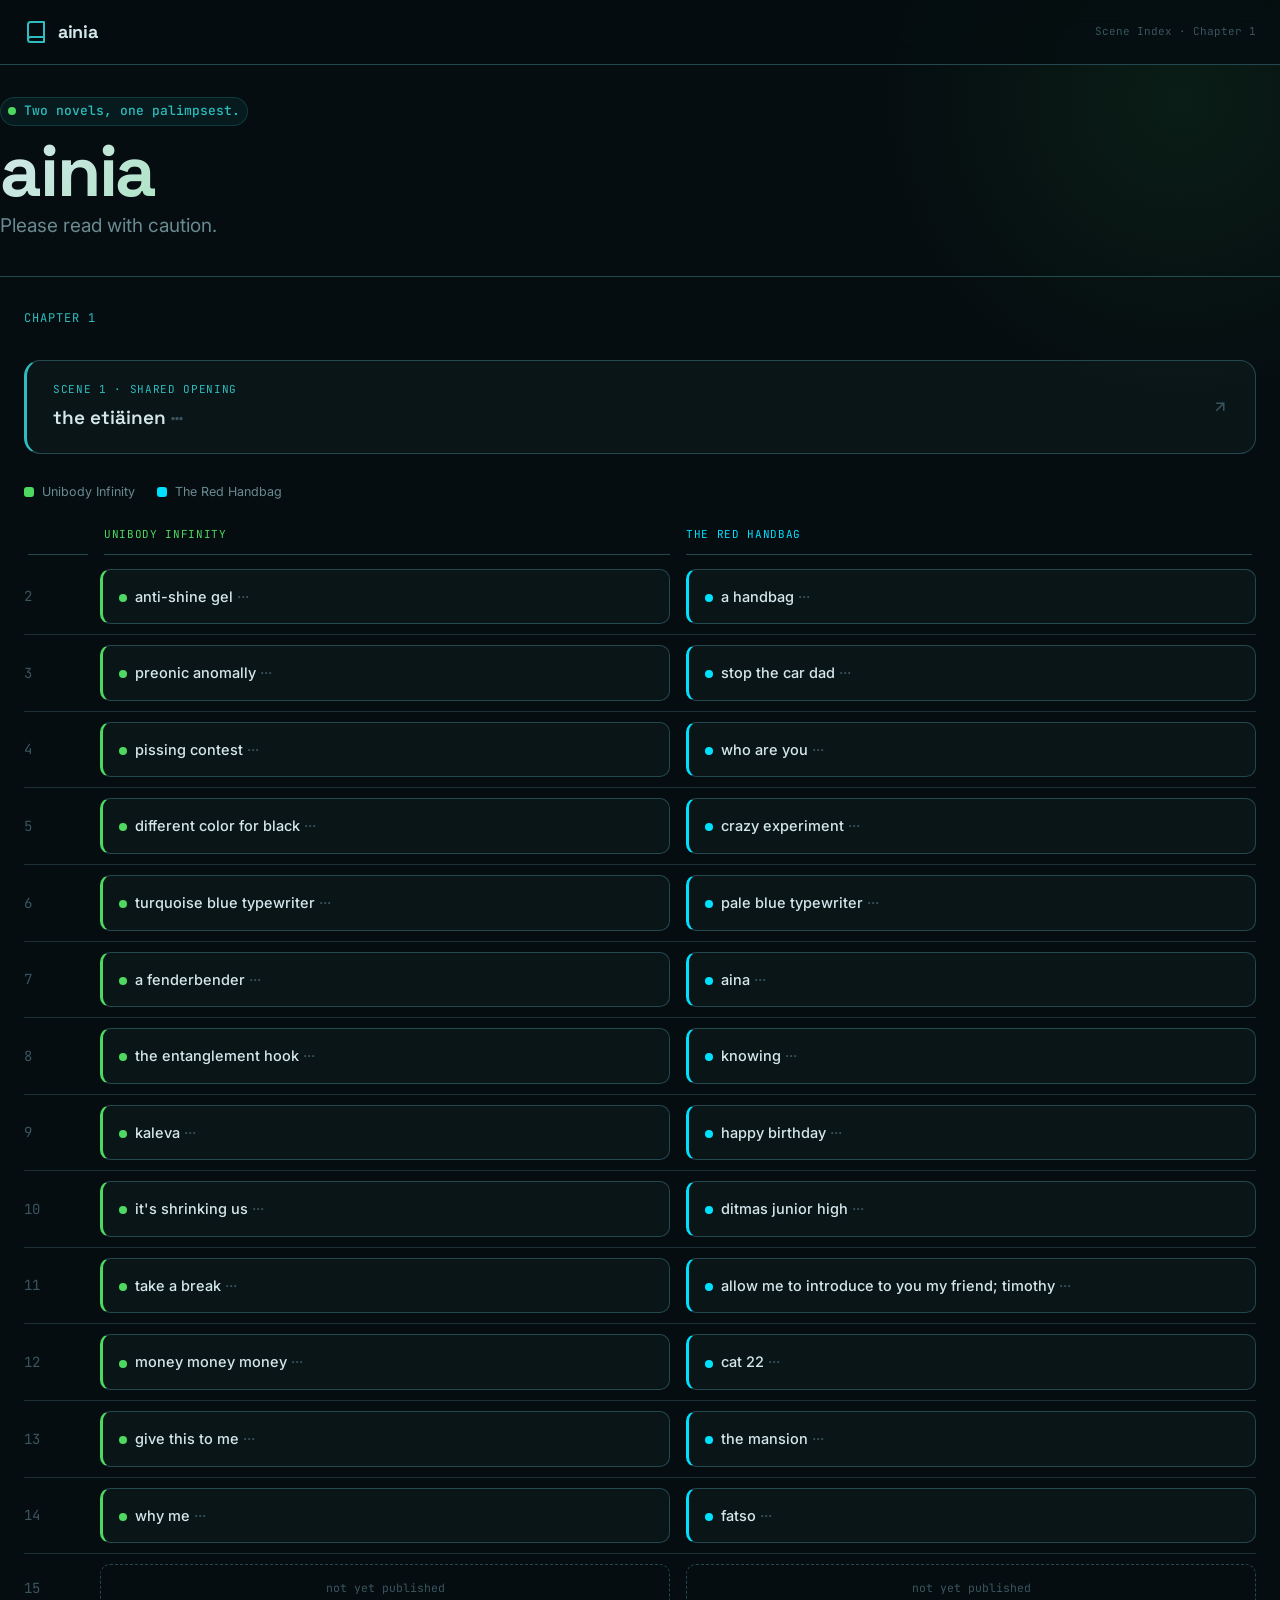
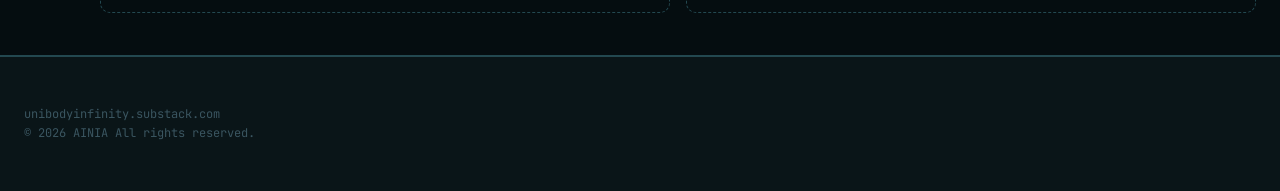
==== index.html @ d8c7c6f5 "Add files via upload" ====
<!DOCTYPE html>
<html lang="en" data-theme="dark">
<head>
<meta charset="UTF-8" />
<meta name="viewport" content="width=device-width, initial-scale=1.0" />
<meta name="theme-color" content="#050d10" />
<meta name="apple-mobile-web-app-capable" content="yes" />
<meta name="apple-mobile-web-app-status-bar-style" content="black-translucent" />
<meta name="apple-mobile-web-app-title" content="ainia" />
<link rel="manifest" href="manifest.json" />
<title>ainia — Scene Index</title>
<meta name="description" content="Reading index for Unibody Infinity and The Red Handbag, two entangled novels of ainia." />
<link rel="icon" type="image/svg+xml" href="favicon.svg" />
<link rel="icon" type="image/png" sizes="32x32" href="favicon-32x32.png" />
<link rel="icon" type="image/png" sizes="16x16" href="favicon-16x16.png" />
<link rel="apple-touch-icon" sizes="180x180" href="apple-touch-icon.png" />
<link rel="icon" href="favicon.ico" />

<link rel="preconnect" href="https://fonts.googleapis.com" />
<link rel="preconnect" href="https://fonts.gstatic.com" crossorigin />
<link href="https://fonts.googleapis.com/css2?family=Space+Grotesk:wght@400..700&family=Inter:wght@300..700&family=JetBrains+Mono:wght@400;500&display=swap" rel="stylesheet" />

<link rel="stylesheet" href="styles.css" />
<link rel="stylesheet" href="si-styles.css" />
</head>
<body>

<header class="site-header">
  <div class="header-inner">
    <div class="brand">
      <svg width="24" height="24" viewBox="0 0 24 24" fill="none" stroke="currentColor" stroke-width="2" stroke-linecap="round" stroke-linejoin="round" aria-hidden="true">
        <path d="M4 19.5A2.5 2.5 0 0 1 6.5 17H20"/>
        <path d="M6.5 2H20v20H6.5A2.5 2.5 0 0 1 4 19.5v-15A2.5 2.5 0 0 1 6.5 2z"/>
      </svg>
      <span class="brand-name">ainia</span>
    </div>
    <span class="header-meta">Scene Index &middot; Chapter 1</span>
  </div>
</header>

<section class="hero">
  <div class="hero-inner">
    <div class="hero-badge">
      <span class="badge-dot"></span>
      Two novels, one palimpsest.
    </div>
    <h1 class="hero-title">ainia</h1>
    <p class="hero-subtitle">
      Please read with caution.
    </p>
  </div>
</section>

<section id="index-section">
  <div class="section-header">
    <p class="eyebrow">Chapter 1</p>
    <!-- h3>Scene by Scene</h3 -->
  </div>
  <div class="section-inner">
    <div class="shared-scene-card" id="sharedSceneCard"></div>

    <div class="legend-key">
      <span class="lk-item"><span class="lk-dot" style="background:var(--color-algae)"></span>Unibody Infinity</span>
      <span class="lk-item"><span class="lk-dot" style="background:var(--color-accent)"></span>The Red Handbag</span>
    </div>

    <div class="column-headers">
      <span class="ch-label"></span>
      <span class="ch-label ch-novel-ui">Unibody Infinity</span>
      <span class="ch-label ch-novel-rh">The Red Handbag</span>
    </div>
    <div id="sceneRows"></div>
  </div>
</section>

<footer class="site-footer">
  <div class="footer-inner">
    <p class="footer-meta">unibodyinfinity.substack.com</p>
    <p class="footer-meta">&copy; 2026 AINIA All rights reserved.</p>
  </div>
</footer>

<script src="data.js"></script>
<script src="app.js"></script>
</body>
</html>
---- styles.css ----
/* ============================================
   Radshift — Design System
   Built on OceanShift's design tokens.
   Green intensifies (light -> dark) as
   escalation gets worse, same logic OceanShift
   uses for ocean-color trend strength.
   ============================================ */

:root,
[data-theme='light'] {
  /* Surfaces — oceanographic light */
  --color-bg: #f0f4f5;
  --color-surface: #ffffff;
  --color-surface-2: #f5f8f9;
  --color-surface-offset: #e8eef0;
  --color-surface-offset-2: #dde6e9;
  --color-surface-dynamic: #d0dadd;
  --color-divider: #cdd8db;
  --color-border: #b8c8cc;

  /* Text */
  --color-text: #0a1e26;
  --color-text-muted: #4a6270;
  --color-text-faint: #8a9da4;
  --color-text-inverse: #f0f4f5;

  /* Primary — deep ocean teal */
  --color-primary: #006a6b;
  --color-primary-hover: #005051;
  --color-primary-active: #003a3b;
  --color-primary-highlight: #b8dede;

  /* Accent — bioluminescent cyan */
  --color-accent: #00b8d4;
  --color-accent-hover: #009bb4;

  /* Algae green — escalation scale, light to dark as it worsens */
  --color-algae: #2d9e3e;
  --color-algae-dark: #1a6b2a;
  --color-algae-deep: #0d3b1e;

  /* Warning — toxic bloom orange */
  --color-warning: #e87b00;
  --color-warning-hover: #c56600;

  /* Danger — anoxic red */
  --color-danger: #d32f2f;
  --color-danger-hover: #b71c1c;

  --radius-sm: 6px;
  --radius-md: 10px;
  --radius-lg: 16px;
  --radius-xl: 24px;
  --radius-full: 9999px;

  --transition: 200ms cubic-bezier(0.16, 1, 0.3, 1);

  --shadow-sm: 0 1px 3px rgba(10, 30, 38, 0.08);
  --shadow-md: 0 4px 16px rgba(10, 30, 38, 0.10);
  --shadow-lg: 0 12px 40px rgba(10, 30, 38, 0.15);

  --content-narrow: 640px;
  --content-default: 960px;
  --content-wide: 1280px;
  --content-full: 100%;

  --font-display: 'Space Grotesk', 'Inter', sans-serif;
  --font-body: 'Inter', system-ui, sans-serif;
  --font-mono: 'JetBrains Mono', monospace;
}

[data-theme='dark'] {
  --color-bg: #050d10;
  --color-surface: #0a1518;
  --color-surface-2: #0e1c20;
  --color-surface-offset: #102428;
  --color-surface-offset-2: #142b30;
  --color-surface-dynamic: #1a3a40;
  --color-divider: #1a3035;
  --color-border: #234850;

  --color-text: #d4e8ec;
  --color-text-muted: #6a8a92;
  --color-text-faint: #3a5560;
  --color-text-inverse: #050d10;

  --color-primary: #2dbdbf;
  --color-primary-hover: #1aa8aa;
  --color-primary-active: #158a8c;
  --color-primary-highlight: #0a2a2c;

  --color-accent: #00e0ff;
  --color-accent-hover: #00c4e0;

  /* Escalation scale: bright green (early) -> deep dark green (worst) */
  --color-algae: #4dd960;
  --color-algae-dark: #2d9e3e;
  --color-algae-deep: #1a6b2a;
  --color-algae-darkest: #0d3b1e;

  --color-warning: #ff9d40;
  --color-warning-hover: #ff8a1e;

  --color-danger: #ff5252;
  --color-danger-hover: #ff3838;

  --shadow-sm: 0 1px 3px rgba(0, 0, 0, 0.3);
  --shadow-md: 0 4px 16px rgba(0, 0, 0, 0.4);
  --shadow-lg: 0 12px 40px rgba(0, 0, 0, 0.5);
}

/* Radshift state scale: maps directly onto the algae green ramp.
   neutral is deliberately NOT green (nothing has escalated yet);
   angry -> hateful -> radicalized get progressively darker green. */
[data-theme='dark'] {
  --state-neutral: var(--color-text-faint);
  --state-angry: var(--color-algae);
  --state-hateful: var(--color-algae-dark);
  --state-radicalized: var(--color-algae-darkest);
}
[data-theme='light'] {
  --state-neutral: var(--color-text-faint);
  --state-angry: var(--color-algae);
  --state-hateful: var(--color-algae-dark);
  --state-radicalized: var(--color-algae-deep);
}

/* ===== Reset ===== */
*, *::before, *::after { box-sizing: border-box; margin: 0; padding: 0; }
html {
  -webkit-font-smoothing: antialiased;
  -moz-osx-font-smoothing: grayscale;
  text-rendering: optimizeLegibility;
  scroll-behavior: smooth;
  scroll-padding-top: 80px;
}
body {
  min-height: 100dvh;
  line-height: 1.6;
  font-family: var(--font-body);
  font-size: 16px;
  color: var(--color-text);
  background-color: var(--color-bg);
  overflow-x: hidden;
}
img, svg { display: block; max-width: 100%; height: auto; }
input, button, textarea, select { font: inherit; color: inherit; }
a { color: var(--color-accent); text-decoration: none; transition: color var(--transition); }
a:hover { color: var(--color-accent-hover); }
h1, h2, h3, h4 { text-wrap: balance; line-height: 1.2; font-family: var(--font-display); }
p, li { text-wrap: pretty; max-width: 72ch; }
::selection { background: rgba(0, 184, 212, 0.25); color: var(--color-text); }
:focus-visible { outline: 2px solid var(--color-accent); outline-offset: 3px; border-radius: var(--radius-sm); }
button { cursor: pointer; background: none; border: none; }

/* ===== Header ===== */
.site-header {
  position: sticky; top: 0; z-index: 1000;
  background: color-mix(in srgb, var(--color-bg) 85%, transparent);
  backdrop-filter: blur(12px);
  border-bottom: 1px solid var(--color-border);
}
.header-inner {
  max-width: var(--content-wide); margin: 0 auto; padding: 0 24px; height: 64px;
  display: flex; align-items: center; justify-content: space-between; gap: 24px;
}
.brand { display: flex; align-items: center; gap: 10px; color: var(--color-primary); }
.brand-name { font-family: var(--font-display); font-weight: 700; font-size: 18px; letter-spacing: -0.02em; color: var(--color-text); }
.header-nav { display: flex; gap: 8px; margin-left: auto; }
.nav-link { font-size: 14px; font-weight: 500; color: var(--color-text-muted); padding: 8px 14px; border-radius: var(--radius-sm); transition: all var(--transition); }
.nav-link:hover { color: var(--color-text); background: var(--color-surface-offset); }
.header-meta { font-family: var(--font-mono); font-size: 11px; color: var(--color-text-faint); }
@media (max-width: 640px) { .header-nav { display: none; } }

```css
/* ===== Hero (tight) ===== */
.hero {
  padding: 8px 24px 12px;
  background: linear-gradient(in srgb,
    color-mix(in srgb, var(--color-algae-deep) 12%, var(--color-bg)),
    var(--color-bg)
  );
  position: relative; overflow: hidden;
}
.hero::before {
  content: ''; position: absolute; top: -200px; right: -200px; width: 600px; height: 600px;
  background: radial-gradient(circle, color-mix(in srgb, var(--color-algae) 8%, transparent), transparent 70%);
  pointer-events: none;
}
.hero-inner { max-width: var(--content-wide); margin: 0 auto; position: relative; }
.hero-badge {
  display: inline-flex; align-items: center; gap: 8px; padding: 3px 7px;
  font-size: 13px; font-weight: 500; font-family: var(--font-mono);
  color: var(--color-primary);
  background: color-mix(in srgb, var(--color-primary) 8%, transparent);
  border: 1px solid color-mix(in srgb, var(--color-primary) 20%, transparent);
  border-radius: var(--radius-full); margin-bottom: 8px;
}
.badge-dot { width: 8px; height: 8px; border-radius: 50%; background: var(--color-algae); animation: pulse 2s ease-in-out infinite; }
@keyframes pulse { 0%, 100% { opacity: 1; transform: scale(1); } 50% { opacity: 0.5; transform: scale(1.2); } }
.hero-title {
  font-size: clamp(2.5rem, 1.5rem + 4vw, 4.5rem);
  font-weight: 700; letter-spacing: -0.03em; line-height: 1.05; margin-bottom: 2px; max-width: 16ch;
  background: linear-gradient(135deg, var(--color-text) 0%, var(--color-algae) 100%);
  -webkit-background-clip: text; background-clip: text; -webkit-text-fill-color: transparent;
}
.hero-subtitle { font-size: clamp(16px, 0.9rem + 0.5vw, 19px); line-height: 1.6; color: var(--color-text-muted); max-width: 760px; margin-bottom: 2px; }
.hero-subtitle strong { color: var(--color-text); }
.hero-stats { display: grid; grid-template-columns: repeat(4, 1fr); gap: 16px; }
@media (max-width: 768px) { .hero-stats { grid-template-columns: repeat(2, 1fr); } }
.stat { padding: 20px 16px; background: var(--color-surface); border: 1px solid var(--color-border); border-radius: var(--radius-md); display: flex; flex-direction: column; gap: 4px; }
.stat-value { font-family: var(--font-display); font-size: clamp(28px, 1.5rem + 1.5vw, 42px); font-weight: 700; color: var(--color-algae); line-height: 1; }
.stat-unit { font-family: var(--font-display); font-size: 20px; font-weight: 600; color: var(--color-algae); margin-left: 2px; }
.stat-label { font-size: 12px; color: var(--color-text-muted); line-height: 1.4; margin-top: 4px; }

/* ===== Section Headers ===== */
section { padding: 32px 0; border-bottom: 1px solid var(--color-border); }
.section-inner { max-width: var(--content-wide); margin: 0 auto; padding: 0 24px; }
.section-header { max-width: var(--content-wide); margin: 0 auto 32px; padding: 0 24px; }
.section-header .eyebrow { font-family: var(--font-mono); font-size: 12px; color: var(--color-primary); text-transform: uppercase; letter-spacing: 0.08em; margin-bottom: 10px; }
.section-header h2 { font-size: clamp(24px, 1.2rem + 1vw, 36px); font-weight: 700; letter-spacing: -0.02em; margin-bottom: 12px; }
.section-header p { font-size: 15px; color: var(--color-text-muted); max-width: 780px; }

/* ===== Mode tabs (reused visual language from OceanShift's map controls) ===== */
.mode-tabs { display: inline-flex; gap: 4px; padding: 4px; background: var(--color-surface-offset); border-radius: var(--radius-sm); margin-bottom: 24px; }
.mode-tab { display: flex; align-items: center; gap: 6px; padding: 8px 16px; font-size: 12.5px; font-weight: 500; color: var(--color-text-muted); border-radius: 4px; transition: all var(--transition); }
.mode-tab.active { background: var(--color-surface); color: var(--color-text); box-shadow: var(--shadow-sm); }
.tab-dot { width: 8px; height: 8px; border-radius: 50%; flex-shrink: 0; }
.tab-dot.observed { background: var(--color-algae); }
.tab-dot.simulation { background: var(--color-algae-dark); }

/* ===== Observed: partition bars ===== */
.legend-row { display: flex; gap: 22px; margin-bottom: 20px; font-size: 12.5px; color: var(--color-text-muted); }
.legend-swatch { display: inline-flex; align-items: center; gap: 6px; }
.legend-swatch span.dot { width: 10px; height: 10px; border-radius: 3px; display: inline-block; }
.observed-grid { display: grid; grid-template-columns: 1.4fr 1fr; gap: 40px; }
@media (max-width: 900px) { .observed-grid { grid-template-columns: 1fr; } }
.partition-list { display: flex; flex-direction: column; gap: 10px; }
.partition-row { display: grid; grid-template-columns: 160px 1fr 90px; align-items: center; gap: 16px; padding: 10px 0; }
.partition-name { font-size: 13.5px; color: var(--color-text); }
.partition-bar-track { height: 26px; background: var(--color-surface-offset); border-radius: var(--radius-sm); overflow: hidden; display: flex; border: 1px solid var(--color-border); }
.partition-bar-seg { height: 100%; }
.partition-bar-seg.neutral { background: var(--state-neutral); opacity: 0.5; }
.partition-bar-seg.offensive { background: var(--state-angry); opacity: 0.75; }
.partition-bar-seg.hateful { background: var(--state-hateful); }
.partition-value { font-family: var(--font-mono); font-size: 13px; color: var(--color-text-muted); text-align: right; }
.target-list { display: flex; flex-direction: column; gap: 8px; }
.target-row { display: grid; grid-template-columns: 110px 1fr 44px; align-items: center; gap: 10px; }
.target-name { font-size: 13px; color: var(--color-text-muted); text-transform: capitalize; }
.target-bar-track { height: 10px; background: var(--color-surface-offset); border-radius: 4px; overflow: hidden; }
.target-bar-fill { height: 100%; background: var(--state-hateful); }
.target-count { font-family: var(--font-mono); font-size: 12px; color: var(--color-text-faint); text-align: right; }
.data-note { margin-top: 28px; padding: 14px 16px; background: var(--color-surface-offset); border: 1px solid var(--color-border); border-radius: var(--radius-md); font-size: 13px; color: var(--color-text-muted); }

/* ===== Interpretation section ===== */
.limits-list { display: flex; flex-direction: column; gap: 10px; margin-bottom: 28px; }
.limits-list li {
  list-style: none;
  position: relative;
  padding-left: 20px;
  font-size: 14px;
  line-height: 1.7;
  color: var(--color-text-muted);
  max-width: 78ch;
}
.limits-list li::before {
  content: '';
  position: absolute;
  left: 0;
  top: 9px;
  width: 6px;
  height: 6px;
  border-radius: 50%;
  background: var(--color-algae);
}
.central-question {
  background: color-mix(in srgb, var(--color-primary) 8%, var(--color-surface));
  border: 1px solid color-mix(in srgb, var(--color-primary) 25%, var(--color-border));
  border-radius: var(--radius-lg);
  padding: 24px 28px;
}
.central-question p:last-child {
  font-family: var(--font-display);
  font-size: 17px;
  font-weight: 600;
  color: var(--color-text);
  margin-top: 4px;
}

/* ===== Simulation ===== */
.speculative-flag {
  display: inline-flex; align-items: center; gap: 8px; font-family: var(--font-mono); font-size: 11.5px;
  color: var(--color-warning); background: color-mix(in srgb, var(--color-warning) 15%, transparent);
  border: 1px solid color-mix(in srgb, var(--color-warning) 30%, transparent);
  padding: 5px 12px; border-radius: var(--radius-full); margin-bottom: 18px;
}
.sim-panel { display: grid; grid-template-columns: 1fr 300px; gap: 28px; }
@media (max-width: 900px) { .sim-panel { grid-template-columns: 1fr; } }
.sim-canvas-wrap { background: var(--color-surface-offset); border: 1px solid var(--color-border); border-radius: var(--radius-lg); overflow: hidden; position: relative; }
#network { display: block; width: 100%; height: auto; }
.sim-idle-overlay { position: absolute; inset: 0; display: flex; align-items: center; justify-content: center; text-align: center; background: color-mix(in srgb, var(--color-bg) 72%, transparent); backdrop-filter: blur(2px); }
.sim-idle-overlay p { max-width: 300px; font-size: 13.5px; color: var(--color-text-muted); padding: 0 20px; }
.sim-idle-overlay strong { color: var(--color-algae); }
.sim-idle-overlay.hidden { display: none; }
.sim-controls { background: var(--color-surface); border: 1px solid var(--color-border); border-radius: var(--radius-lg); padding: 18px; display: flex; flex-direction: column; gap: 18px; align-self: start; }
.control-title { font-size: 11px; font-weight: 600; text-transform: uppercase; letter-spacing: 0.08em; color: var(--color-text-faint); margin-bottom: 10px; }
.sim-btn {
  font-family: var(--font-mono); font-size: 13px; font-weight: 600; color: var(--color-text-muted);
  background: var(--color-surface-offset); border: 1px solid var(--color-border); border-radius: var(--radius-sm);
  padding: 9px 14px; display: flex; align-items: center; gap: 8px; justify-content: center; transition: all var(--transition);
}
.sim-btn:hover { color: var(--color-text); border-color: var(--color-text-faint); }
.sim-btn-primary { width: 100%; background: var(--color-algae-dark); color: #fff; border-color: transparent; }
.sim-btn-primary:hover { background: var(--color-algae); transform: translateY(-1px); box-shadow: var(--shadow-md); color: #fff; }
.sim-btn-row { display: flex; gap: 8px; }
.sim-stat-line { display: flex; justify-content: space-between; font-size: 12.5px; padding: 5px 0; border-bottom: 1px solid var(--color-divider); color: var(--color-text-muted); }
.sim-stat-line span.v { font-family: var(--font-mono); color: var(--color-text); }
.state-legend { display: flex; flex-direction: column; gap: 8px; margin-top: 6px; }
.state-legend-item { display: flex; align-items: center; gap: 8px; font-size: 12.5px; color: var(--color-text-muted); }
.state-dot { width: 9px; height: 9px; border-radius: 50%; }

/* ===== Analysis cards (verbatim OceanShift pattern) ===== */
.analysis-grid { display: grid; grid-template-columns: repeat(2, 1fr); gap: 24px; }
@media (max-width: 900px) { .analysis-grid { grid-template-columns: 1fr; } }
.analysis-card {
  background: var(--color-surface); border: 1px solid var(--color-border); border-radius: var(--radius-lg);
  overflow: hidden; transition: border-color var(--transition), box-shadow var(--transition);
}
.analysis-card:hover { border-color: var(--color-text-faint); box-shadow: var(--shadow-md); }
.analysis-card[data-severity="critical"] { border-left: 3px solid var(--color-danger); }
.analysis-card[data-severity="severe"] { border-left: 3px solid var(--color-warning); }
.analysis-card[data-severity="moderate"] { border-left: 3px solid var(--color-primary); }
.card-header { padding: 20px 24px 0; display: flex; align-items: center; gap: 12px; flex-wrap: wrap; }
.severity-badge { font-size: 10px; font-weight: 700; text-transform: uppercase; letter-spacing: 0.08em; padding: 3px 8px; border-radius: var(--radius-sm); font-family: var(--font-mono); }
.severity-badge.critical { background: color-mix(in srgb, var(--color-danger) 15%, transparent); color: var(--color-danger); }
.severity-badge.severe { background: color-mix(in srgb, var(--color-warning) 15%, transparent); color: var(--color-warning); }
.severity-badge.moderate { background: color-mix(in srgb, var(--color-primary) 15%, transparent); color: var(--color-primary); }
.card-header h3 { font-size: 18px; font-weight: 600; }
.card-body { padding: 16px 24px 24px; }
.card-body p { font-size: 14px; line-height: 1.7; color: var(--color-text); margin-bottom: 12px; }
.card-source { font-size: 12px !important; color: var(--color-text-faint) !important; margin-top: 12px !important; }
.card-source a { color: var(--color-accent); }

.caveat-box {
  margin: 32px 24px 0; display: flex; gap: 20px;
  background: color-mix(in srgb, var(--color-warning) 6%, var(--color-surface));
  border: 1px solid color-mix(in srgb, var(--color-warning) 20%, var(--color-border));
  border-radius: var(--radius-lg); padding: 28px 32px;
}
.caveat-box svg { color: var(--color-warning); flex-shrink: 0; }
.caveat-box h3 { font-size: 16px; font-weight: 600; margin-bottom: 8px; }
.caveat-box p { font-size: 14px; color: var(--color-text-muted); line-height: 1.7; }

/* ===== Sources (verbatim OceanShift pattern) ===== */
.sources-list { display: grid; grid-template-columns: repeat(2, 1fr); gap: 16px; }
@media (max-width: 768px) { .sources-list { grid-template-columns: 1fr; } }
.source-item { padding: 20px 24px; background: var(--color-surface); border: 1px solid var(--color-border); border-radius: var(--radius-md); }
.source-item h4 { font-size: 14px; font-weight: 600; margin-bottom: 6px; }
.source-item p { font-size: 13px; color: var(--color-text-muted); margin-bottom: 8px; }
.source-item a { font-size: 12px; font-family: var(--font-mono); word-break: break-all; }

/* ===== Footer (verbatim OceanShift pattern) ===== */
.site-footer { padding: 48px 24px; border-top: 1px solid var(--color-border); background: var(--color-surface); }
.footer-inner { max-width: var(--content-wide); margin: 0 auto; }
.footer-brand { display: flex; align-items: center; gap: 8px; color: var(--color-primary); margin-bottom: 12px; }
.footer-brand span { font-family: var(--font-display); font-weight: 700; font-size: 16px; color: var(--color-text); }
.footer-text { font-size: 13px; color: var(--color-text-muted); max-width: 680px; margin-bottom: 8px; }
.footer-meta { font-size: 12px; color: var(--color-text-faint); font-family: var(--font-mono); }

/* ===== Animations ===== */
@keyframes fadeIn { from { opacity: 0; transform: translateY(8px); } to { opacity: 1; transform: translateY(0); } }
.analysis-card, .source-item { animation: fadeIn 0.5s cubic-bezier(0.16, 1, 0.3, 1) backwards; }
.analysis-card:nth-child(1) { animation-delay: 0ms; }
.analysis-card:nth-child(2) { animation-delay: 80ms; }
.analysis-card:nth-child(3) { animation-delay: 160ms; }
.analysis-card:nth-child(4) { animation-delay: 240ms; }

@media (prefers-reduced-motion: reduce) {
  *, *::before, *::after { animation-duration: 0.01ms !important; transition-duration: 0.01ms !important; scroll-behavior: auto !important; }
}
---- si-styles.css ----
/* Scene Index — supplementary styles.
   Kept separate from styles.css so that file stays byte-identical
   across all OceanShift-family sites. */

.shared-scene-card {
  display: flex; align-items: center; justify-content: space-between; gap: 20px;
  background: var(--color-surface);
  border: 1px solid var(--color-border);
  border-left: 3px solid var(--color-primary);
  border-radius: var(--radius-lg);
  padding: 20px 26px;
  margin-bottom: 28px;
}
.shared-scene-card .ssc-label { font-family: var(--font-mono); font-size: 11px; text-transform: uppercase; letter-spacing: 0.06em; color: var(--color-primary); margin-bottom: 4px; display: block; }
.shared-scene-card .ssc-title { font-family: var(--font-display); font-size: 19px; font-weight: 600; }
.shared-scene-card a { color: var(--color-text); text-decoration: none; }
.shared-scene-card a:hover .ssc-title { color: var(--color-primary); }
.shared-scene-card .ssc-arrow { color: var(--color-text-faint); flex-shrink: 0; }

.column-headers { display: grid; grid-template-columns: 60px 1fr 1fr; gap: 16px; margin-bottom: 4px; padding: 0 4px; }
.column-headers .ch-label {
  font-family: var(--font-mono); font-size: 11px; text-transform: uppercase; letter-spacing: 0.06em;
  color: var(--color-text-faint); padding-bottom: 10px; border-bottom: 1px solid var(--color-border);
}
.column-headers .ch-novel-ui { color: var(--color-algae); }
.column-headers .ch-novel-rh { color: var(--color-accent); }

.scene-row { display: grid; grid-template-columns: 60px 1fr 1fr; gap: 16px; align-items: stretch; padding: 10px 0; border-bottom: 1px solid var(--color-divider); }
.scene-row:last-child { border-bottom: none; }
.scene-num { font-family: var(--font-mono); font-size: 14px; color: var(--color-text-faint); display: flex; align-items: center; }

.scene-cell {
  background: var(--color-surface); border: 1px solid var(--color-border); border-radius: var(--radius-md);
  padding: 14px 16px; transition: border-color var(--transition), background var(--transition);
}
.scene-cell.ui-cell { border-left: 3px solid var(--color-algae); }
.scene-cell.rh-cell { border-left: 3px solid var(--color-accent); }
.scene-cell.ui-cell:hover { border-color: var(--color-algae); background: color-mix(in srgb, var(--color-algae) 6%, var(--color-surface)); }
.scene-cell.rh-cell:hover { border-color: var(--color-accent); background: color-mix(in srgb, var(--color-accent) 6%, var(--color-surface)); }
.scene-cell a { display: block; color: var(--color-text); text-decoration: none; }
.scene-cell .sc-title { font-size: 14.5px; font-weight: 500; }
.cell-dot { display: inline-block; width: 8px; height: 8px; border-radius: 50%; margin-right: 8px; vertical-align: middle; flex-shrink: 0; }
.cell-dot.dot-ui { background: var(--color-algae); }
.cell-dot.dot-rh { background: var(--color-accent); }
.scene-cell.empty { background: transparent; border-style: dashed; display: flex; align-items: center; justify-content: center; }
.scene-cell.empty span { font-family: var(--font-mono); font-size: 11.5px; color: var(--color-text-faint); }

@media (max-width: 720px) {
  .column-headers { display: none; }
  .scene-row { display: flex; flex-direction: column; gap: 8px; }
  .scene-num { padding-top: 4px; }
}

.legend-key { display: flex; gap: 22px; margin: 20px 0 24px; font-size: 12.5px; color: var(--color-text-muted); }
.legend-key .lk-item { display: inline-flex; align-items: center; gap: 8px; }
.legend-key .lk-dot { width: 10px; height: 10px; border-radius: 3px; display: inline-block; }

/* ---- Excerpt tooltips ---- */
.scene-cell.has-excerpt a, .shared-scene-card.has-excerpt a { position: relative; }
.shared-scene-card.has-excerpt a { flex: 1; }
.sc-tooltip {
  position: absolute;
  left: 0; right: 0; top: calc(100% + 10px);
  background: #eef7ef;
  border: 1px solid #cfe3d0;
  border-radius: var(--radius-md);
  padding: 12px 14px;
  font-size: 12.5px;
  line-height: 1.65;
  font-style: italic;
  color: var(--color-bg);
  box-shadow: var(--shadow-md);
  z-index: 20;
  opacity: 0;
  visibility: hidden;
  transform: translateY(-4px);
  transition: opacity var(--transition), transform var(--transition), visibility var(--transition);
  pointer-events: none;
}
@media (hover: hover) and (pointer: fine) {
  .scene-cell.has-excerpt a:hover .sc-tooltip,
  .shared-scene-card.has-excerpt a:hover .sc-tooltip {
    opacity: 1; visibility: visible; transform: translateY(0);
  }
}
.scene-cell.has-excerpt.revealed .sc-tooltip,
.shared-scene-card.has-excerpt.revealed .sc-tooltip {
  opacity: 1; visibility: visible; transform: translateY(0); pointer-events: auto;
}
/* subtle affordance so users know a tooltip exists before they hover/tap */
.scene-cell.has-excerpt .sc-title::after,
.shared-scene-card.has-excerpt .ssc-title::after {
  content: ' \00B7\00B7\00B7';
  color: var(--color-text-faint);
  font-style: normal;
}
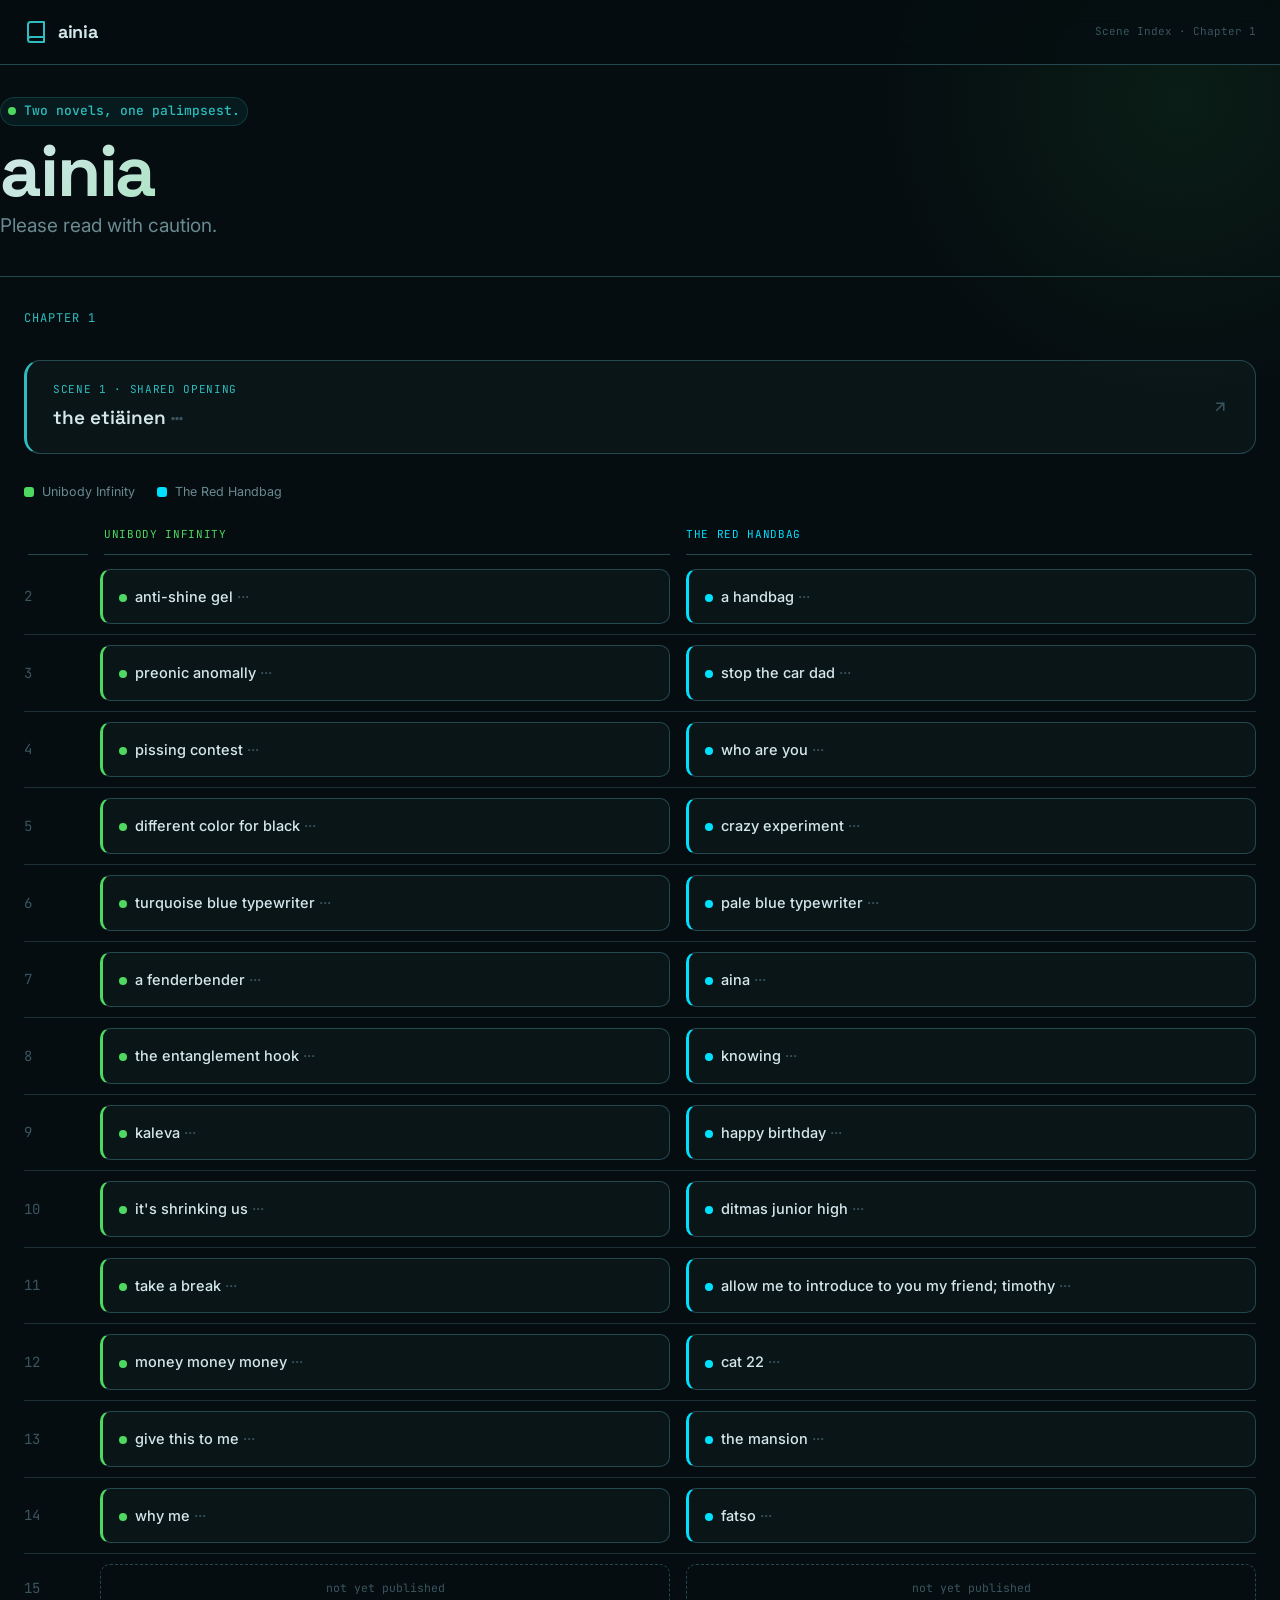
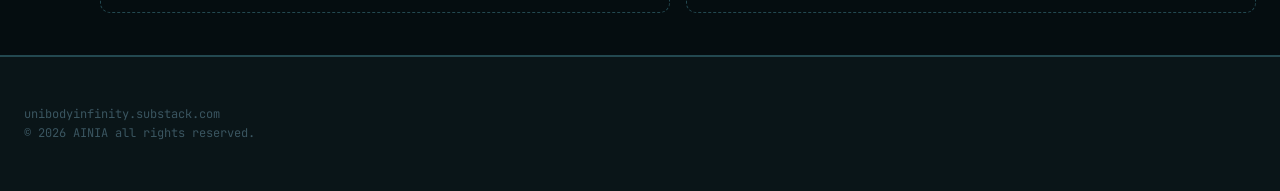
==== commit 13c28ad8: "Add files via upload" ====
--- a/index.html
+++ b/index.html
@@ -76,7 +76,7 @@
 <footer class="site-footer">
   <div class="footer-inner">
     <p class="footer-meta">unibodyinfinity.substack.com</p>
-    <p class="footer-meta">&copy; 2026 AINIA All rights reserved.</p>
+    <p class="footer-meta">&copy; 2026 AINIA all rights reserved.</p>
   </div>
 </footer>
 
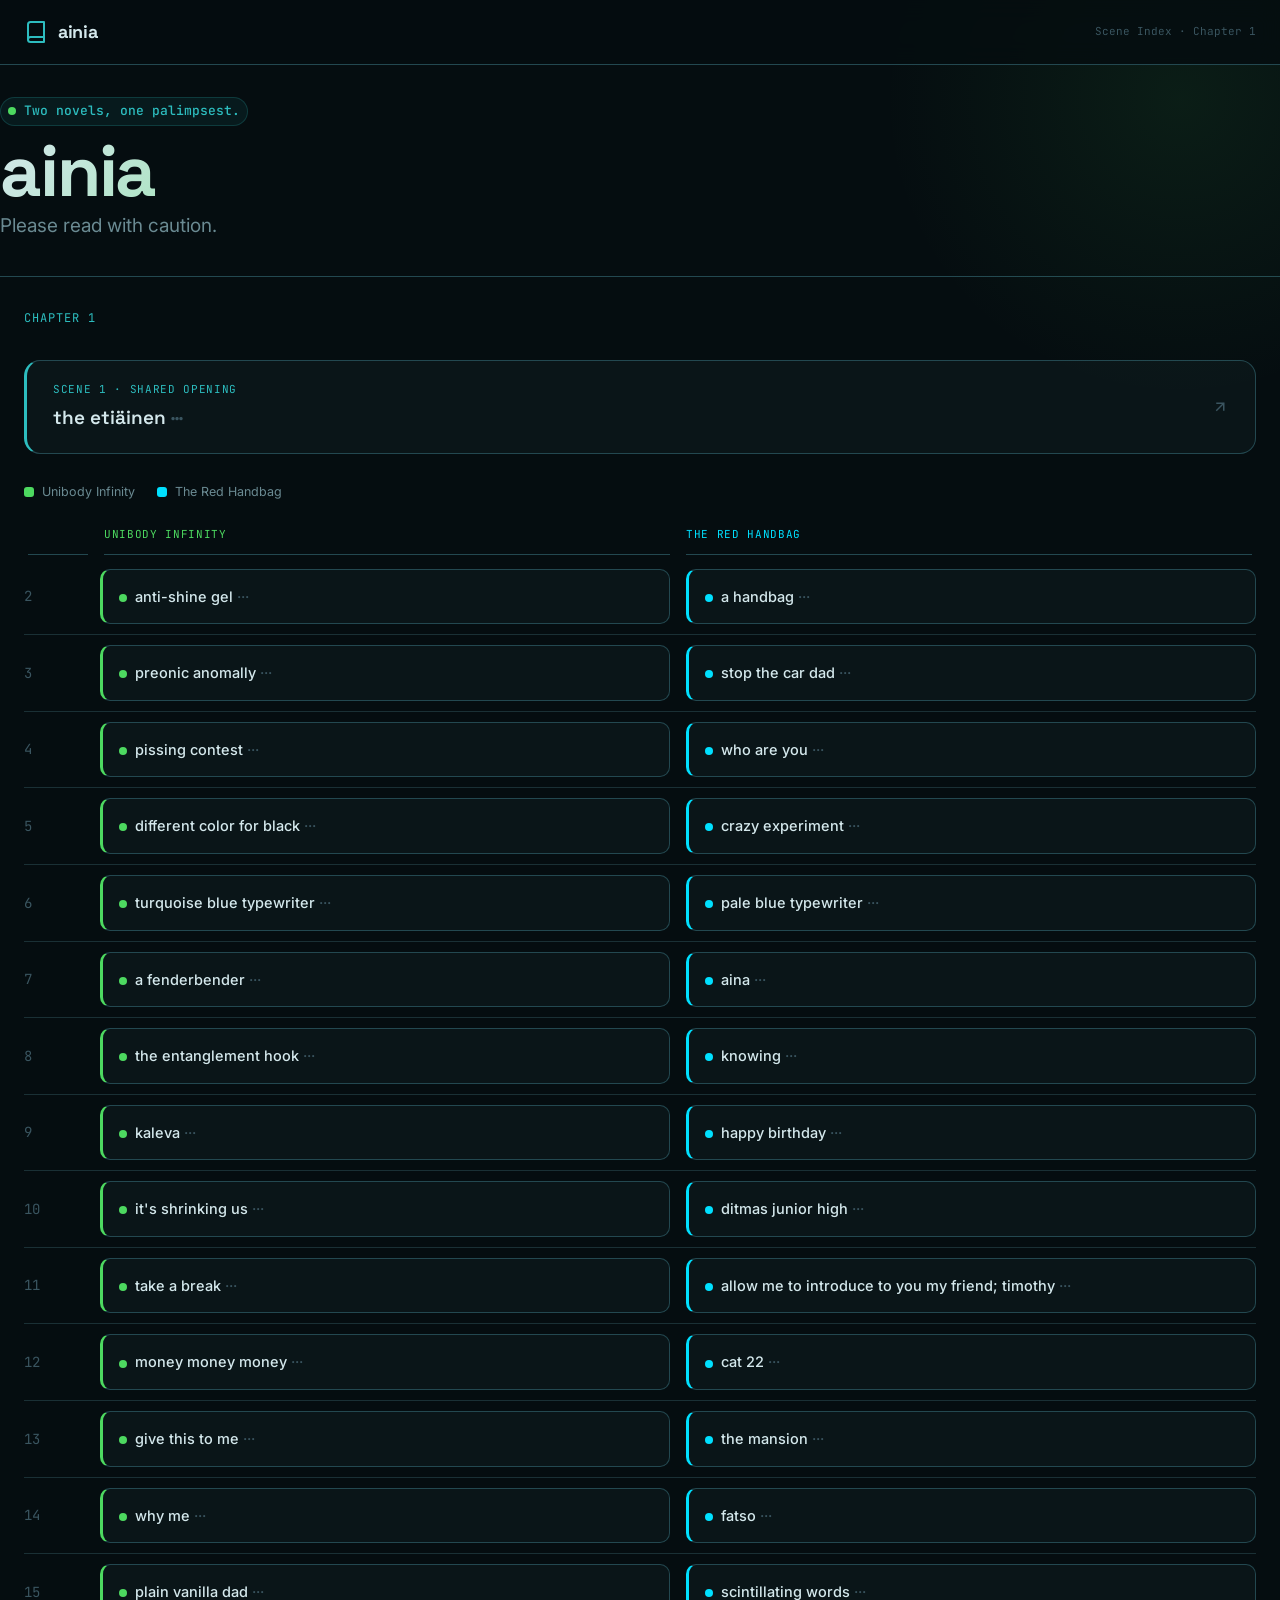
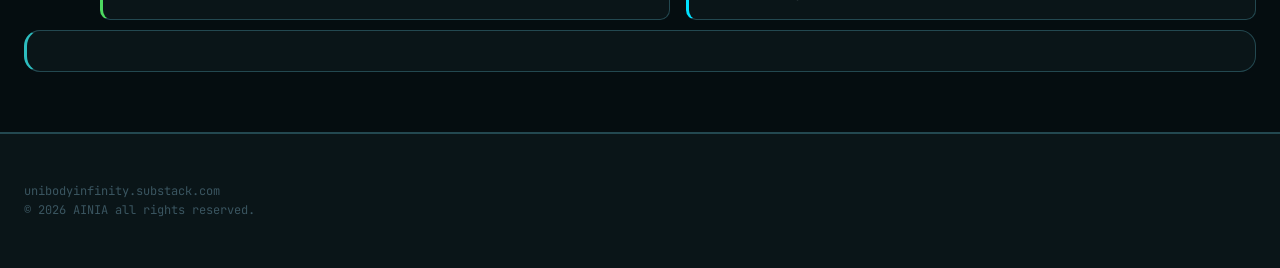
==== commit e6921ed2: "Add files via upload" ====
--- a/index.html
+++ b/index.html
@@ -70,6 +70,8 @@
       <span class="ch-label ch-novel-rh">The Red Handbag</span>
     </div>
     <div id="sceneRows"></div>
+
+    <div class="shared-scene-card" id="closingSceneCard"></div>
   </div>
 </section>
 
@@ -83,4 +85,4 @@
 <script src="data.js"></script>
 <script src="app.js"></script>
 </body>
-</html>
+</html>
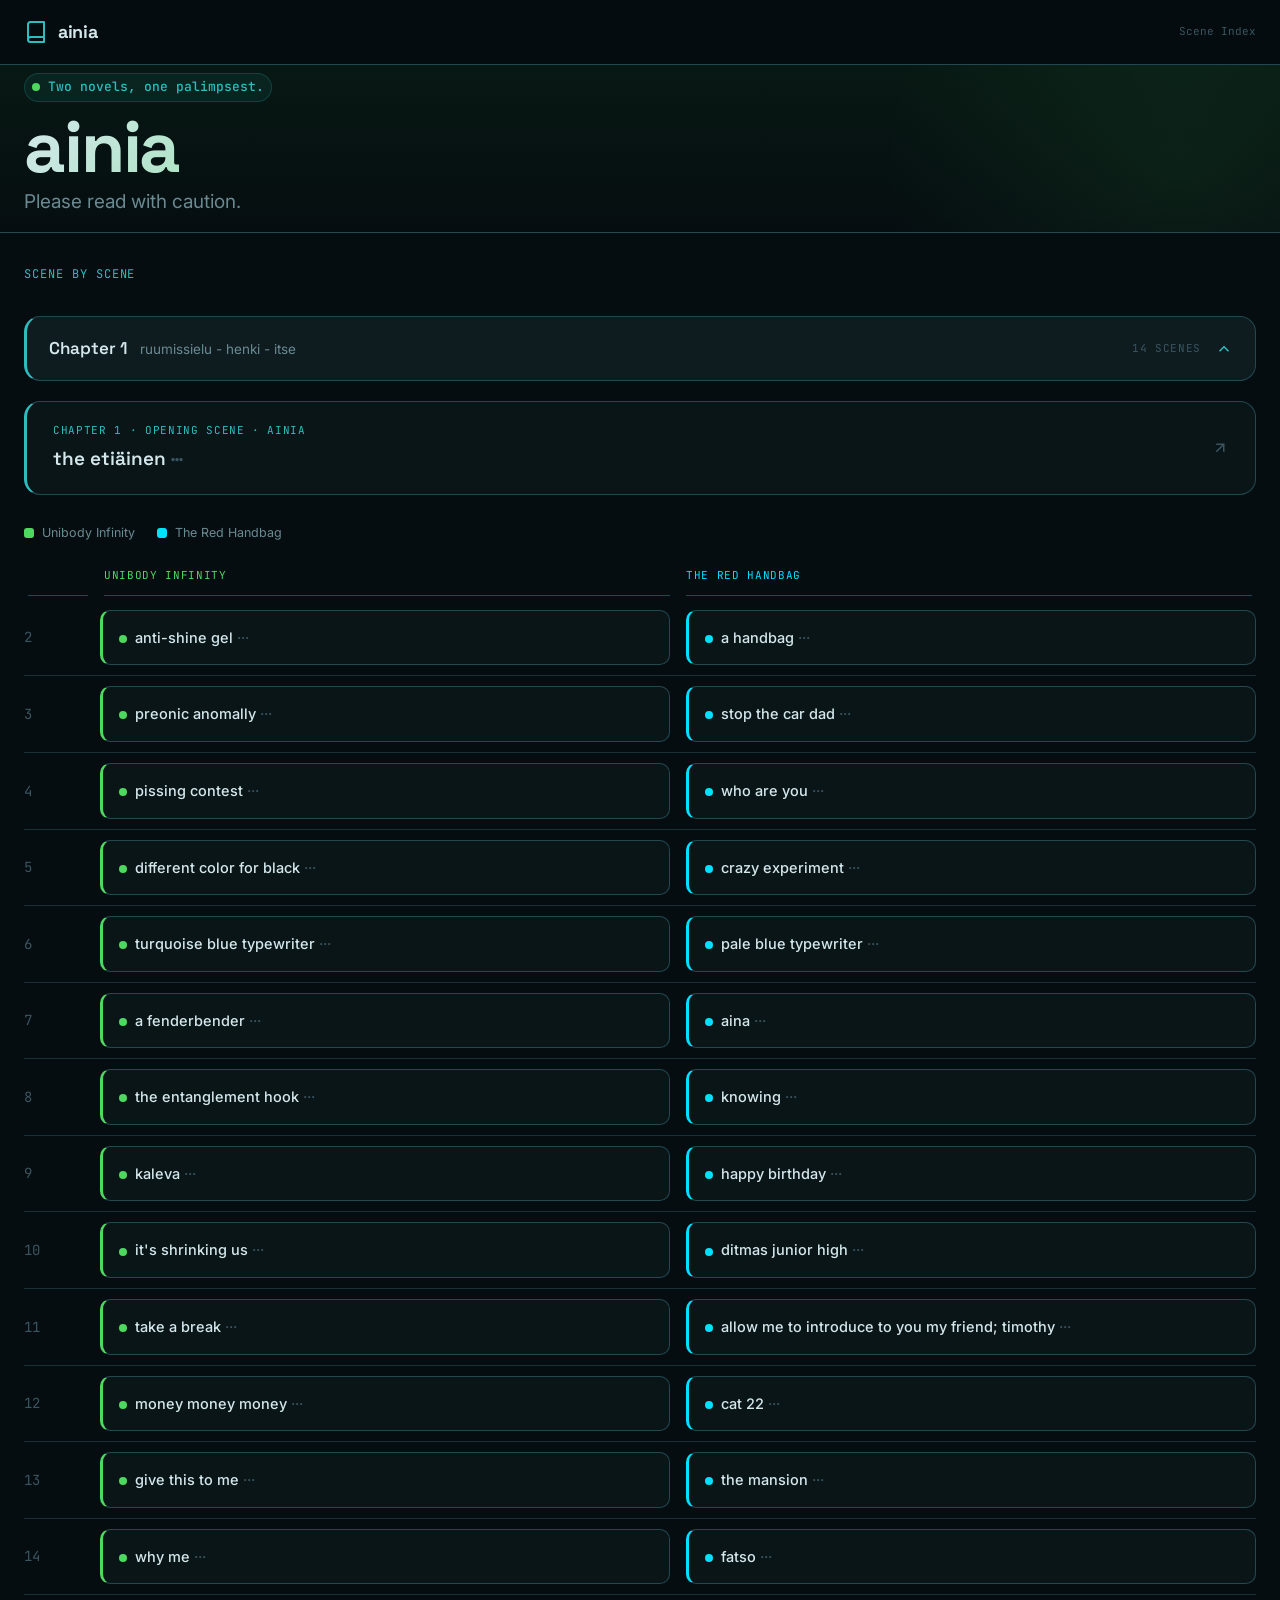
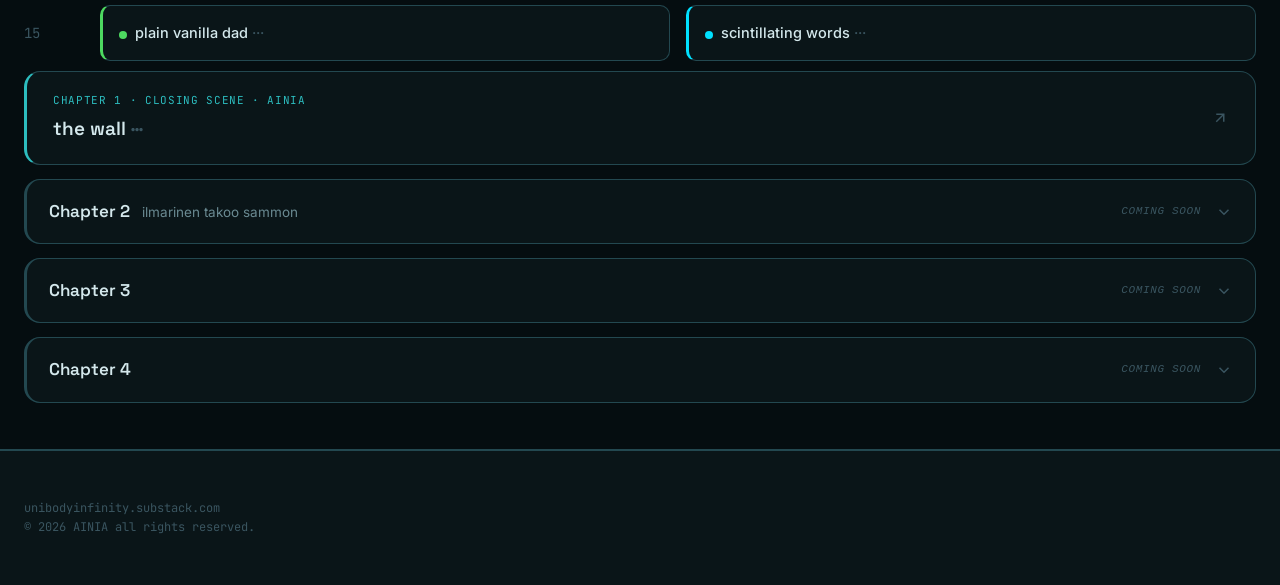
==== commit 8caef292: "Add files via upload" ====
--- a/index.html
+++ b/index.html
@@ -34,7 +34,7 @@
       </svg>
       <span class="brand-name">ainia</span>
     </div>
-    <span class="header-meta">Scene Index &middot; Chapter 1</span>
+    <span class="header-meta">Scene Index</span>
   </div>
 </header>
 
@@ -53,25 +53,10 @@
 
 <section id="index-section">
   <div class="section-header">
-    <p class="eyebrow">Chapter 1</p>
-    <!-- h3>Scene by Scene</h3 -->
+    <p class="eyebrow">Scene by Scene</p>
   </div>
   <div class="section-inner">
-    <div class="shared-scene-card" id="sharedSceneCard"></div>
-
-    <div class="legend-key">
-      <span class="lk-item"><span class="lk-dot" style="background:var(--color-algae)"></span>Unibody Infinity</span>
-      <span class="lk-item"><span class="lk-dot" style="background:var(--color-accent)"></span>The Red Handbag</span>
-    </div>
-
-    <div class="column-headers">
-      <span class="ch-label"></span>
-      <span class="ch-label ch-novel-ui">Unibody Infinity</span>
-      <span class="ch-label ch-novel-rh">The Red Handbag</span>
-    </div>
-    <div id="sceneRows"></div>
-
-    <div class="shared-scene-card" id="closingSceneCard"></div>
+    <div id="chaptersContainer"></div>
   </div>
 </section>
 
--- a/styles.css
+++ b/styles.css
@@ -133,6 +133,8 @@
   text-rendering: optimizeLegibility;
   scroll-behavior: smooth;
   scroll-padding-top: 80px;
+  overflow-x: hidden;
+  width: 100%;
 }
 body {
   min-height: 100dvh;
@@ -172,7 +174,6 @@
 .header-meta { font-family: var(--font-mono); font-size: 11px; color: var(--color-text-faint); }
 @media (max-width: 640px) { .header-nav { display: none; } }
 
-```css
 /* ===== Hero (tight) ===== */
 .hero {
   padding: 8px 24px 12px;
@@ -367,6 +368,11 @@
 .footer-text { font-size: 13px; color: var(--color-text-muted); max-width: 680px; margin-bottom: 8px; }
 .footer-meta { font-size: 12px; color: var(--color-text-faint); font-family: var(--font-mono); }
 
+@media (max-width: 640px) {
+  .site-footer { padding: 20px 24px; }
+  .footer-meta { line-height: 1.4; }
+}
+
 /* ===== Animations ===== */
 @keyframes fadeIn { from { opacity: 0; transform: translateY(8px); } to { opacity: 1; transform: translateY(0); } }
 .analysis-card, .source-item { animation: fadeIn 0.5s cubic-bezier(0.16, 1, 0.3, 1) backwards; }
@@ -377,4 +383,4 @@
 
 @media (prefers-reduced-motion: reduce) {
   *, *::before, *::after { animation-duration: 0.01ms !important; transition-duration: 0.01ms !important; scroll-behavior: auto !important; }
-}
+}
--- a/si-styles.css
+++ b/si-styles.css
@@ -55,6 +55,64 @@
 .legend-key .lk-item { display: inline-flex; align-items: center; gap: 8px; }
 .legend-key .lk-dot { width: 10px; height: 10px; border-radius: 3px; display: inline-block; }
 
+/* ---- Chapter Accordion ---- */
+.chapter-block { margin-bottom: 14px; }
+
+.chapter-bar {
+  width: 100%;
+  display: flex; align-items: center; justify-content: space-between; gap: 16px;
+  background: var(--color-surface);
+  border: 1px solid var(--color-border);
+  border-left: 3px solid var(--color-border);
+  border-radius: var(--radius-lg);
+  padding: 18px 22px;
+  cursor: pointer;
+  font-family: var(--font-body);
+  color: var(--color-text);
+  text-align: left;
+  transition: border-color var(--transition), background var(--transition);
+}
+.chapter-bar:hover { border-color: var(--color-primary); background: color-mix(in srgb, var(--color-primary) 5%, var(--color-surface)); }
+.chapter-bar.is-open { border-left-color: var(--color-primary); background: var(--color-surface-2); }
+.chapter-bar:focus-visible { outline: 2px solid var(--color-primary); outline-offset: 2px; }
+
+.cb-left { display: flex; align-items: baseline; gap: 12px; min-width: 0; }
+.cb-num { font-family: var(--font-display); font-size: 17px; font-weight: 600; white-space: nowrap; }
+.cb-title { font-size: 13.5px; color: var(--color-text-muted); overflow: hidden; text-overflow: ellipsis; white-space: nowrap; }
+
+.cb-right { display: flex; align-items: center; gap: 14px; flex-shrink: 0; }
+.cb-count { font-family: var(--font-mono); font-size: 11px; text-transform: uppercase; letter-spacing: 0.06em; color: var(--color-text-faint); white-space: nowrap; }
+.cb-count-pending { font-style: italic; }
+.cb-chevron { color: var(--color-text-faint); transition: transform var(--transition), color var(--transition); flex-shrink: 0; }
+.chapter-bar.is-open .cb-chevron { transform: rotate(180deg); color: var(--color-primary); }
+
+.chapter-panel {
+  display: grid;
+  grid-template-rows: 0fr;
+  transition: grid-template-rows 320ms cubic-bezier(0.16, 1, 0.3, 1);
+}
+.chapter-panel.is-open { grid-template-rows: 1fr; }
+.chapter-panel-inner { overflow: hidden; }
+.chapter-panel-inner > *:first-child { margin-top: 20px; }
+.chapter-panel-inner .shared-scene-card:last-child { margin-bottom: 0; }
+
+.chapter-empty {
+  display: flex; flex-direction: column; align-items: center; justify-content: center;
+  text-align: center; gap: 10px;
+  padding: 56px 24px 60px;
+}
+.chapter-empty .ce-line { font-size: 15px; color: var(--color-text); margin: 0; }
+.chapter-empty .ce-muted { color: var(--color-text-muted); font-size: 14px; }
+.chapter-empty a { color: var(--color-primary); text-decoration: none; border-bottom: 1px solid color-mix(in srgb, var(--color-primary) 40%, transparent); }
+.chapter-empty a:hover { color: var(--color-primary-hover); border-color: var(--color-primary-hover); }
+
+@media (max-width: 720px) {
+  .chapter-bar { padding: 14px 16px; }
+  .cb-title { display: none; }
+  .cb-count { font-size: 10px; }
+  .chapter-empty { padding: 44px 20px 48px; }
+}
+
 /* ---- Excerpt tooltips ---- */
 .scene-cell.has-excerpt a, .shared-scene-card.has-excerpt a { position: relative; }
 .shared-scene-card.has-excerpt a { flex: 1; }
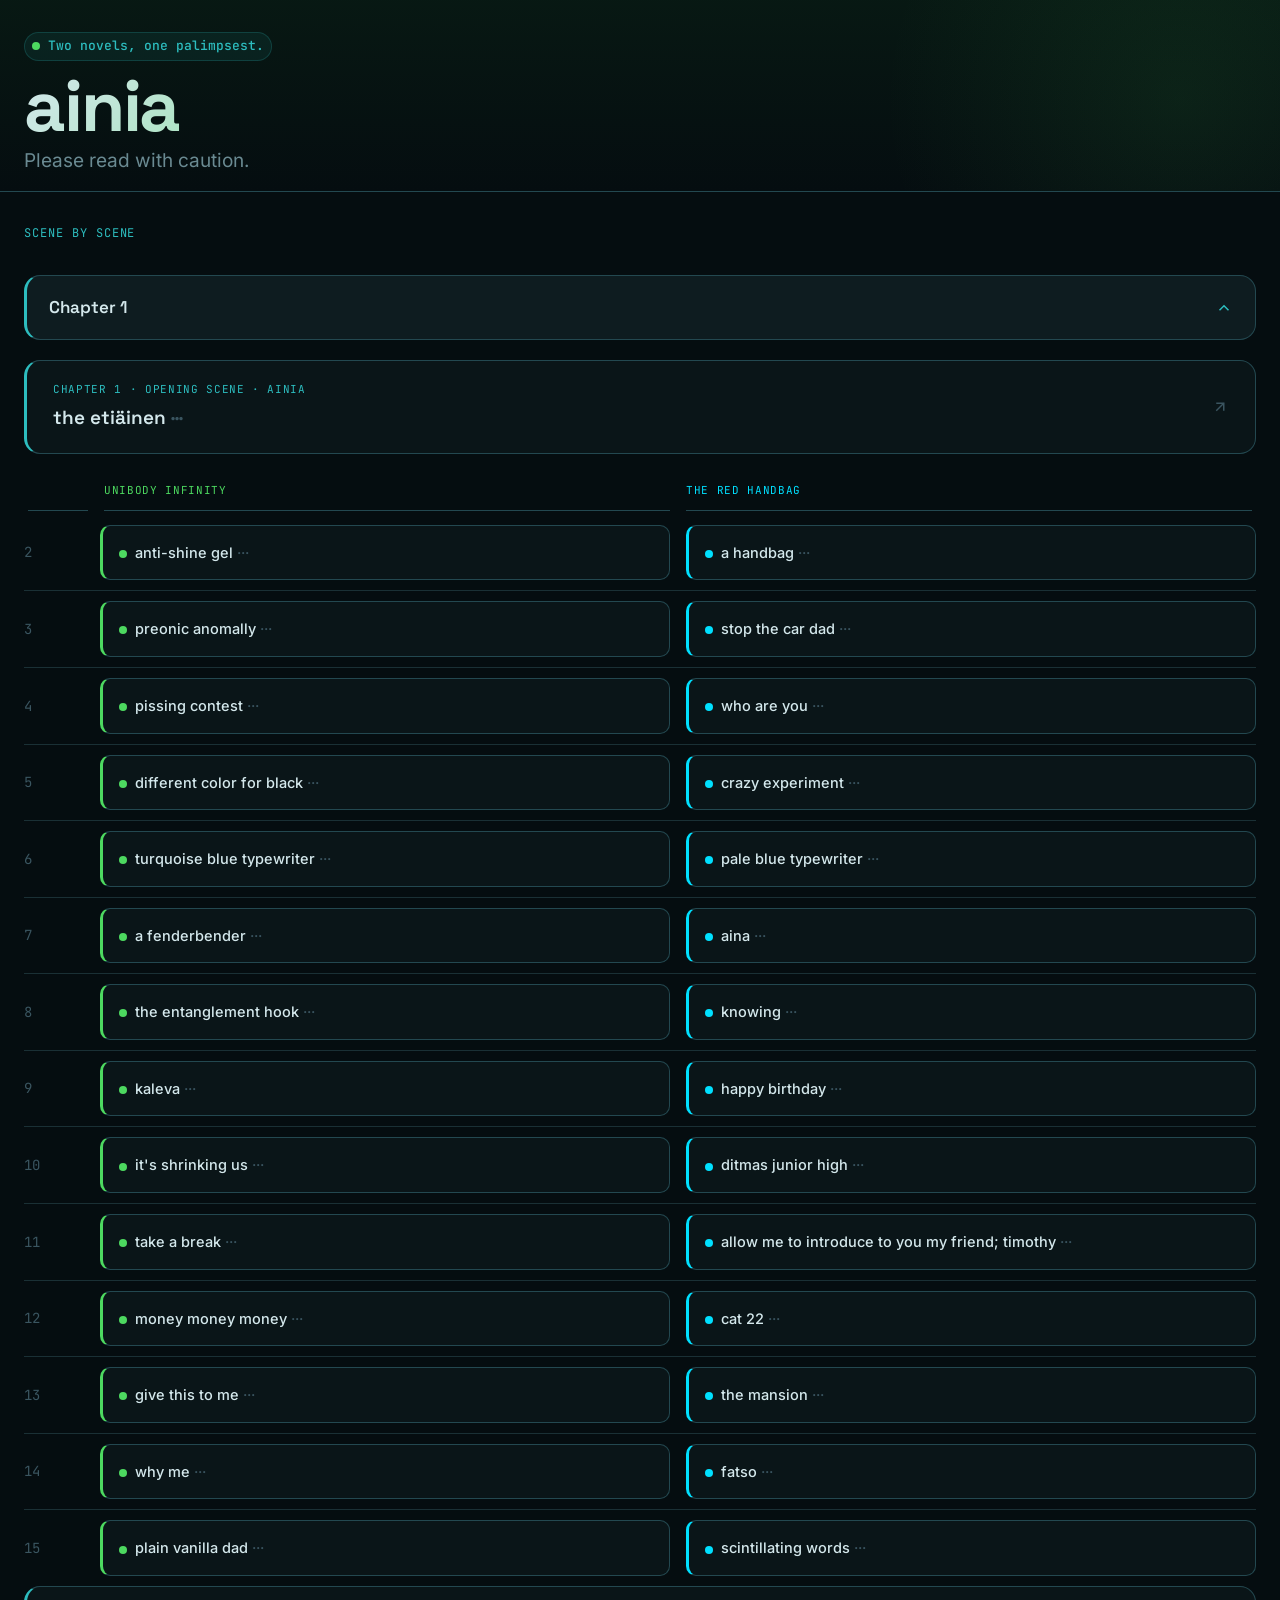
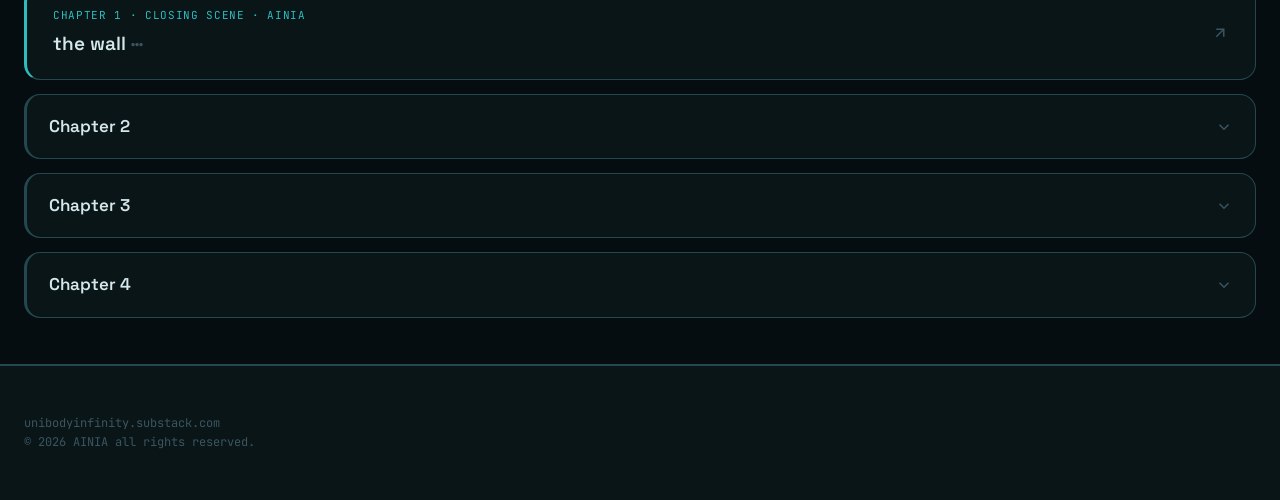
==== commit 824c7918: "Add files via upload" ====
--- a/index.html
+++ b/index.html
@@ -16,27 +16,12 @@
 <link rel="apple-touch-icon" sizes="180x180" href="apple-touch-icon.png" />
 <link rel="icon" href="favicon.ico" />
 
-<link rel="preconnect" href="https://fonts.googleapis.com" />
-<link rel="preconnect" href="https://fonts.gstatic.com" crossorigin />
-<link href="https://fonts.googleapis.com/css2?family=Space+Grotesk:wght@400..700&family=Inter:wght@300..700&family=JetBrains+Mono:wght@400;500&display=swap" rel="stylesheet" />
+<link rel="stylesheet" href="fonts.css" />
 
 <link rel="stylesheet" href="styles.css" />
 <link rel="stylesheet" href="si-styles.css" />
 </head>
 <body>
-
-<header class="site-header">
-  <div class="header-inner">
-    <div class="brand">
-      <svg width="24" height="24" viewBox="0 0 24 24" fill="none" stroke="currentColor" stroke-width="2" stroke-linecap="round" stroke-linejoin="round" aria-hidden="true">
-        <path d="M4 19.5A2.5 2.5 0 0 1 6.5 17H20"/>
-        <path d="M6.5 2H20v20H6.5A2.5 2.5 0 0 1 4 19.5v-15A2.5 2.5 0 0 1 6.5 2z"/>
-      </svg>
-      <span class="brand-name">ainia</span>
-    </div>
-    <span class="header-meta">Scene Index</span>
-  </div>
-</header>
 
 <section class="hero">
   <div class="hero-inner">
--- a/fonts.css
+++ b/fonts.css
@@ -0,0 +1,223 @@
+/* Self-hosted fonts (Space Grotesk, Inter, JetBrains Mono) — SIL Open Font License 1.1.
+   Pulled from the official @fontsource packages, latin + latin-ext subsets only,
+   so no request ever goes to Google's font CDN. */
+
+/* space-grotesk-latin-ext-400-normal */
+@font-face {
+  font-family: 'Space Grotesk';
+  font-style: normal;
+  font-display: swap;
+  font-weight: 400;
+  src: url('fonts/space-grotesk-latin-ext-400-normal.woff2') format('woff2');
+  unicode-range: U+0100-02BA,U+02BD-02C5,U+02C7-02CC,U+02CE-02D7,U+02DD-02FF,U+0304,U+0308,U+0329,U+1D00-1DBF,U+1E00-1E9F,U+1EF2-1EFF,U+2020,U+20A0-20AB,U+20AD-20C0,U+2113,U+2C60-2C7F,U+A720-A7FF;
+}
+
+/* space-grotesk-latin-400-normal */
+@font-face {
+  font-family: 'Space Grotesk';
+  font-style: normal;
+  font-display: swap;
+  font-weight: 400;
+  src: url('fonts/space-grotesk-latin-400-normal.woff2') format('woff2');
+  unicode-range: U+0000-00FF,U+0131,U+0152-0153,U+02BB-02BC,U+02C6,U+02DA,U+02DC,U+0304,U+0308,U+0329,U+2000-206F,U+20AC,U+2122,U+2191,U+2193,U+2212,U+2215,U+FEFF,U+FFFD;
+}
+
+/* space-grotesk-latin-ext-500-normal */
+@font-face {
+  font-family: 'Space Grotesk';
+  font-style: normal;
+  font-display: swap;
+  font-weight: 500;
+  src: url('fonts/space-grotesk-latin-ext-500-normal.woff2') format('woff2');
+  unicode-range: U+0100-02BA,U+02BD-02C5,U+02C7-02CC,U+02CE-02D7,U+02DD-02FF,U+0304,U+0308,U+0329,U+1D00-1DBF,U+1E00-1E9F,U+1EF2-1EFF,U+2020,U+20A0-20AB,U+20AD-20C0,U+2113,U+2C60-2C7F,U+A720-A7FF;
+}
+
+/* space-grotesk-latin-500-normal */
+@font-face {
+  font-family: 'Space Grotesk';
+  font-style: normal;
+  font-display: swap;
+  font-weight: 500;
+  src: url('fonts/space-grotesk-latin-500-normal.woff2') format('woff2');
+  unicode-range: U+0000-00FF,U+0131,U+0152-0153,U+02BB-02BC,U+02C6,U+02DA,U+02DC,U+0304,U+0308,U+0329,U+2000-206F,U+20AC,U+2122,U+2191,U+2193,U+2212,U+2215,U+FEFF,U+FFFD;
+}
+
+/* space-grotesk-latin-ext-600-normal */
+@font-face {
+  font-family: 'Space Grotesk';
+  font-style: normal;
+  font-display: swap;
+  font-weight: 600;
+  src: url('fonts/space-grotesk-latin-ext-600-normal.woff2') format('woff2');
+  unicode-range: U+0100-02BA,U+02BD-02C5,U+02C7-02CC,U+02CE-02D7,U+02DD-02FF,U+0304,U+0308,U+0329,U+1D00-1DBF,U+1E00-1E9F,U+1EF2-1EFF,U+2020,U+20A0-20AB,U+20AD-20C0,U+2113,U+2C60-2C7F,U+A720-A7FF;
+}
+
+/* space-grotesk-latin-600-normal */
+@font-face {
+  font-family: 'Space Grotesk';
+  font-style: normal;
+  font-display: swap;
+  font-weight: 600;
+  src: url('fonts/space-grotesk-latin-600-normal.woff2') format('woff2');
+  unicode-range: U+0000-00FF,U+0131,U+0152-0153,U+02BB-02BC,U+02C6,U+02DA,U+02DC,U+0304,U+0308,U+0329,U+2000-206F,U+20AC,U+2122,U+2191,U+2193,U+2212,U+2215,U+FEFF,U+FFFD;
+}
+
+/* space-grotesk-latin-ext-700-normal */
+@font-face {
+  font-family: 'Space Grotesk';
+  font-style: normal;
+  font-display: swap;
+  font-weight: 700;
+  src: url('fonts/space-grotesk-latin-ext-700-normal.woff2') format('woff2');
+  unicode-range: U+0100-02BA,U+02BD-02C5,U+02C7-02CC,U+02CE-02D7,U+02DD-02FF,U+0304,U+0308,U+0329,U+1D00-1DBF,U+1E00-1E9F,U+1EF2-1EFF,U+2020,U+20A0-20AB,U+20AD-20C0,U+2113,U+2C60-2C7F,U+A720-A7FF;
+}
+
+/* space-grotesk-latin-700-normal */
+@font-face {
+  font-family: 'Space Grotesk';
+  font-style: normal;
+  font-display: swap;
+  font-weight: 700;
+  src: url('fonts/space-grotesk-latin-700-normal.woff2') format('woff2');
+  unicode-range: U+0000-00FF,U+0131,U+0152-0153,U+02BB-02BC,U+02C6,U+02DA,U+02DC,U+0304,U+0308,U+0329,U+2000-206F,U+20AC,U+2122,U+2191,U+2193,U+2212,U+2215,U+FEFF,U+FFFD;
+}
+
+/* inter-latin-ext-300-normal */
+@font-face {
+  font-family: 'Inter';
+  font-style: normal;
+  font-display: swap;
+  font-weight: 300;
+  src: url('fonts/inter-latin-ext-300-normal.woff2') format('woff2');
+  unicode-range: U+0100-02BA,U+02BD-02C5,U+02C7-02CC,U+02CE-02D7,U+02DD-02FF,U+0304,U+0308,U+0329,U+1D00-1DBF,U+1E00-1E9F,U+1EF2-1EFF,U+2020,U+20A0-20AB,U+20AD-20C0,U+2113,U+2C60-2C7F,U+A720-A7FF;
+}
+
+/* inter-latin-300-normal */
+@font-face {
+  font-family: 'Inter';
+  font-style: normal;
+  font-display: swap;
+  font-weight: 300;
+  src: url('fonts/inter-latin-300-normal.woff2') format('woff2');
+  unicode-range: U+0000-00FF,U+0131,U+0152-0153,U+02BB-02BC,U+02C6,U+02DA,U+02DC,U+0304,U+0308,U+0329,U+2000-206F,U+20AC,U+2122,U+2191,U+2193,U+2212,U+2215,U+FEFF,U+FFFD;
+}
+
+/* inter-latin-ext-400-normal */
+@font-face {
+  font-family: 'Inter';
+  font-style: normal;
+  font-display: swap;
+  font-weight: 400;
+  src: url('fonts/inter-latin-ext-400-normal.woff2') format('woff2');
+  unicode-range: U+0100-02BA,U+02BD-02C5,U+02C7-02CC,U+02CE-02D7,U+02DD-02FF,U+0304,U+0308,U+0329,U+1D00-1DBF,U+1E00-1E9F,U+1EF2-1EFF,U+2020,U+20A0-20AB,U+20AD-20C0,U+2113,U+2C60-2C7F,U+A720-A7FF;
+}
+
+/* inter-latin-400-normal */
+@font-face {
+  font-family: 'Inter';
+  font-style: normal;
+  font-display: swap;
+  font-weight: 400;
+  src: url('fonts/inter-latin-400-normal.woff2') format('woff2');
+  unicode-range: U+0000-00FF,U+0131,U+0152-0153,U+02BB-02BC,U+02C6,U+02DA,U+02DC,U+0304,U+0308,U+0329,U+2000-206F,U+20AC,U+2122,U+2191,U+2193,U+2212,U+2215,U+FEFF,U+FFFD;
+}
+
+/* inter-latin-ext-500-normal */
+@font-face {
+  font-family: 'Inter';
+  font-style: normal;
+  font-display: swap;
+  font-weight: 500;
+  src: url('fonts/inter-latin-ext-500-normal.woff2') format('woff2');
+  unicode-range: U+0100-02BA,U+02BD-02C5,U+02C7-02CC,U+02CE-02D7,U+02DD-02FF,U+0304,U+0308,U+0329,U+1D00-1DBF,U+1E00-1E9F,U+1EF2-1EFF,U+2020,U+20A0-20AB,U+20AD-20C0,U+2113,U+2C60-2C7F,U+A720-A7FF;
+}
+
+/* inter-latin-500-normal */
+@font-face {
+  font-family: 'Inter';
+  font-style: normal;
+  font-display: swap;
+  font-weight: 500;
+  src: url('fonts/inter-latin-500-normal.woff2') format('woff2');
+  unicode-range: U+0000-00FF,U+0131,U+0152-0153,U+02BB-02BC,U+02C6,U+02DA,U+02DC,U+0304,U+0308,U+0329,U+2000-206F,U+20AC,U+2122,U+2191,U+2193,U+2212,U+2215,U+FEFF,U+FFFD;
+}
+
+/* inter-latin-ext-600-normal */
+@font-face {
+  font-family: 'Inter';
+  font-style: normal;
+  font-display: swap;
+  font-weight: 600;
+  src: url('fonts/inter-latin-ext-600-normal.woff2') format('woff2');
+  unicode-range: U+0100-02BA,U+02BD-02C5,U+02C7-02CC,U+02CE-02D7,U+02DD-02FF,U+0304,U+0308,U+0329,U+1D00-1DBF,U+1E00-1E9F,U+1EF2-1EFF,U+2020,U+20A0-20AB,U+20AD-20C0,U+2113,U+2C60-2C7F,U+A720-A7FF;
+}
+
+/* inter-latin-600-normal */
+@font-face {
+  font-family: 'Inter';
+  font-style: normal;
+  font-display: swap;
+  font-weight: 600;
+  src: url('fonts/inter-latin-600-normal.woff2') format('woff2');
+  unicode-range: U+0000-00FF,U+0131,U+0152-0153,U+02BB-02BC,U+02C6,U+02DA,U+02DC,U+0304,U+0308,U+0329,U+2000-206F,U+20AC,U+2122,U+2191,U+2193,U+2212,U+2215,U+FEFF,U+FFFD;
+}
+
+/* inter-latin-ext-700-normal */
+@font-face {
+  font-family: 'Inter';
+  font-style: normal;
+  font-display: swap;
+  font-weight: 700;
+  src: url('fonts/inter-latin-ext-700-normal.woff2') format('woff2');
+  unicode-range: U+0100-02BA,U+02BD-02C5,U+02C7-02CC,U+02CE-02D7,U+02DD-02FF,U+0304,U+0308,U+0329,U+1D00-1DBF,U+1E00-1E9F,U+1EF2-1EFF,U+2020,U+20A0-20AB,U+20AD-20C0,U+2113,U+2C60-2C7F,U+A720-A7FF;
+}
+
+/* inter-latin-700-normal */
+@font-face {
+  font-family: 'Inter';
+  font-style: normal;
+  font-display: swap;
+  font-weight: 700;
+  src: url('fonts/inter-latin-700-normal.woff2') format('woff2');
+  unicode-range: U+0000-00FF,U+0131,U+0152-0153,U+02BB-02BC,U+02C6,U+02DA,U+02DC,U+0304,U+0308,U+0329,U+2000-206F,U+20AC,U+2122,U+2191,U+2193,U+2212,U+2215,U+FEFF,U+FFFD;
+}
+
+/* jetbrains-mono-latin-ext-400-normal */
+@font-face {
+  font-family: 'JetBrains Mono';
+  font-style: normal;
+  font-display: swap;
+  font-weight: 400;
+  src: url('fonts/jetbrains-mono-latin-ext-400-normal.woff2') format('woff2');
+  unicode-range: U+0100-02BA,U+02BD-02C5,U+02C7-02CC,U+02CE-02D7,U+02DD-02FF,U+0304,U+0308,U+0329,U+1D00-1DBF,U+1E00-1E9F,U+1EF2-1EFF,U+2020,U+20A0-20AB,U+20AD-20C0,U+2113,U+2C60-2C7F,U+A720-A7FF;
+}
+
+/* jetbrains-mono-latin-400-normal */
+@font-face {
+  font-family: 'JetBrains Mono';
+  font-style: normal;
+  font-display: swap;
+  font-weight: 400;
+  src: url('fonts/jetbrains-mono-latin-400-normal.woff2') format('woff2');
+  unicode-range: U+0000-00FF,U+0131,U+0152-0153,U+02BB-02BC,U+02C6,U+02DA,U+02DC,U+0304,U+0308,U+0329,U+2000-206F,U+20AC,U+2122,U+2191,U+2193,U+2212,U+2215,U+FEFF,U+FFFD;
+}
+
+/* jetbrains-mono-latin-ext-500-normal */
+@font-face {
+  font-family: 'JetBrains Mono';
+  font-style: normal;
+  font-display: swap;
+  font-weight: 500;
+  src: url('fonts/jetbrains-mono-latin-ext-500-normal.woff2') format('woff2');
+  unicode-range: U+0100-02BA,U+02BD-02C5,U+02C7-02CC,U+02CE-02D7,U+02DD-02FF,U+0304,U+0308,U+0329,U+1D00-1DBF,U+1E00-1E9F,U+1EF2-1EFF,U+2020,U+20A0-20AB,U+20AD-20C0,U+2113,U+2C60-2C7F,U+A720-A7FF;
+}
+
+/* jetbrains-mono-latin-500-normal */
+@font-face {
+  font-family: 'JetBrains Mono';
+  font-style: normal;
+  font-display: swap;
+  font-weight: 500;
+  src: url('fonts/jetbrains-mono-latin-500-normal.woff2') format('woff2');
+  unicode-range: U+0000-00FF,U+0131,U+0152-0153,U+02BB-02BC,U+02C6,U+02DA,U+02DC,U+0304,U+0308,U+0329,U+2000-206F,U+20AC,U+2122,U+2191,U+2193,U+2212,U+2215,U+FEFF,U+FFFD;
+}
--- a/si-styles.css
+++ b/si-styles.css
@@ -1,6 +1,10 @@
 /* Scene Index — supplementary styles.
    Kept separate from styles.css so that file stays byte-identical
    across all OceanShift-family sites. */
+
+/* Small top breathing room now that the site header bar is gone —
+   the hero content used to sit right below it, this restores the gap. */
+.hero { padding-top: 32px; }
 
 .shared-scene-card {
   display: flex; align-items: center; justify-content: space-between; gap: 20px;
@@ -81,8 +85,6 @@
 .cb-title { font-size: 13.5px; color: var(--color-text-muted); overflow: hidden; text-overflow: ellipsis; white-space: nowrap; }
 
 .cb-right { display: flex; align-items: center; gap: 14px; flex-shrink: 0; }
-.cb-count { font-family: var(--font-mono); font-size: 11px; text-transform: uppercase; letter-spacing: 0.06em; color: var(--color-text-faint); white-space: nowrap; }
-.cb-count-pending { font-style: italic; }
 .cb-chevron { color: var(--color-text-faint); transition: transform var(--transition), color var(--transition); flex-shrink: 0; }
 .chapter-bar.is-open .cb-chevron { transform: rotate(180deg); color: var(--color-primary); }
 
@@ -92,7 +94,12 @@
   transition: grid-template-rows 320ms cubic-bezier(0.16, 1, 0.3, 1);
 }
 .chapter-panel.is-open { grid-template-rows: 1fr; }
-.chapter-panel-inner { overflow: hidden; }
+.chapter-panel-inner {
+  overflow: hidden; /* clips content during the open/close slide animation;
+                        app.js switches this to visible once fully open, so
+                        tooltips on the last card (e.g. the closing scene)
+                        aren't cut off by this boundary */
+}
 .chapter-panel-inner > *:first-child { margin-top: 20px; }
 .chapter-panel-inner .shared-scene-card:last-child { margin-bottom: 0; }
 
@@ -109,7 +116,6 @@
 @media (max-width: 720px) {
   .chapter-bar { padding: 14px 16px; }
   .cb-title { display: none; }
-  .cb-count { font-size: 10px; }
   .chapter-empty { padding: 44px 20px 48px; }
 }
 
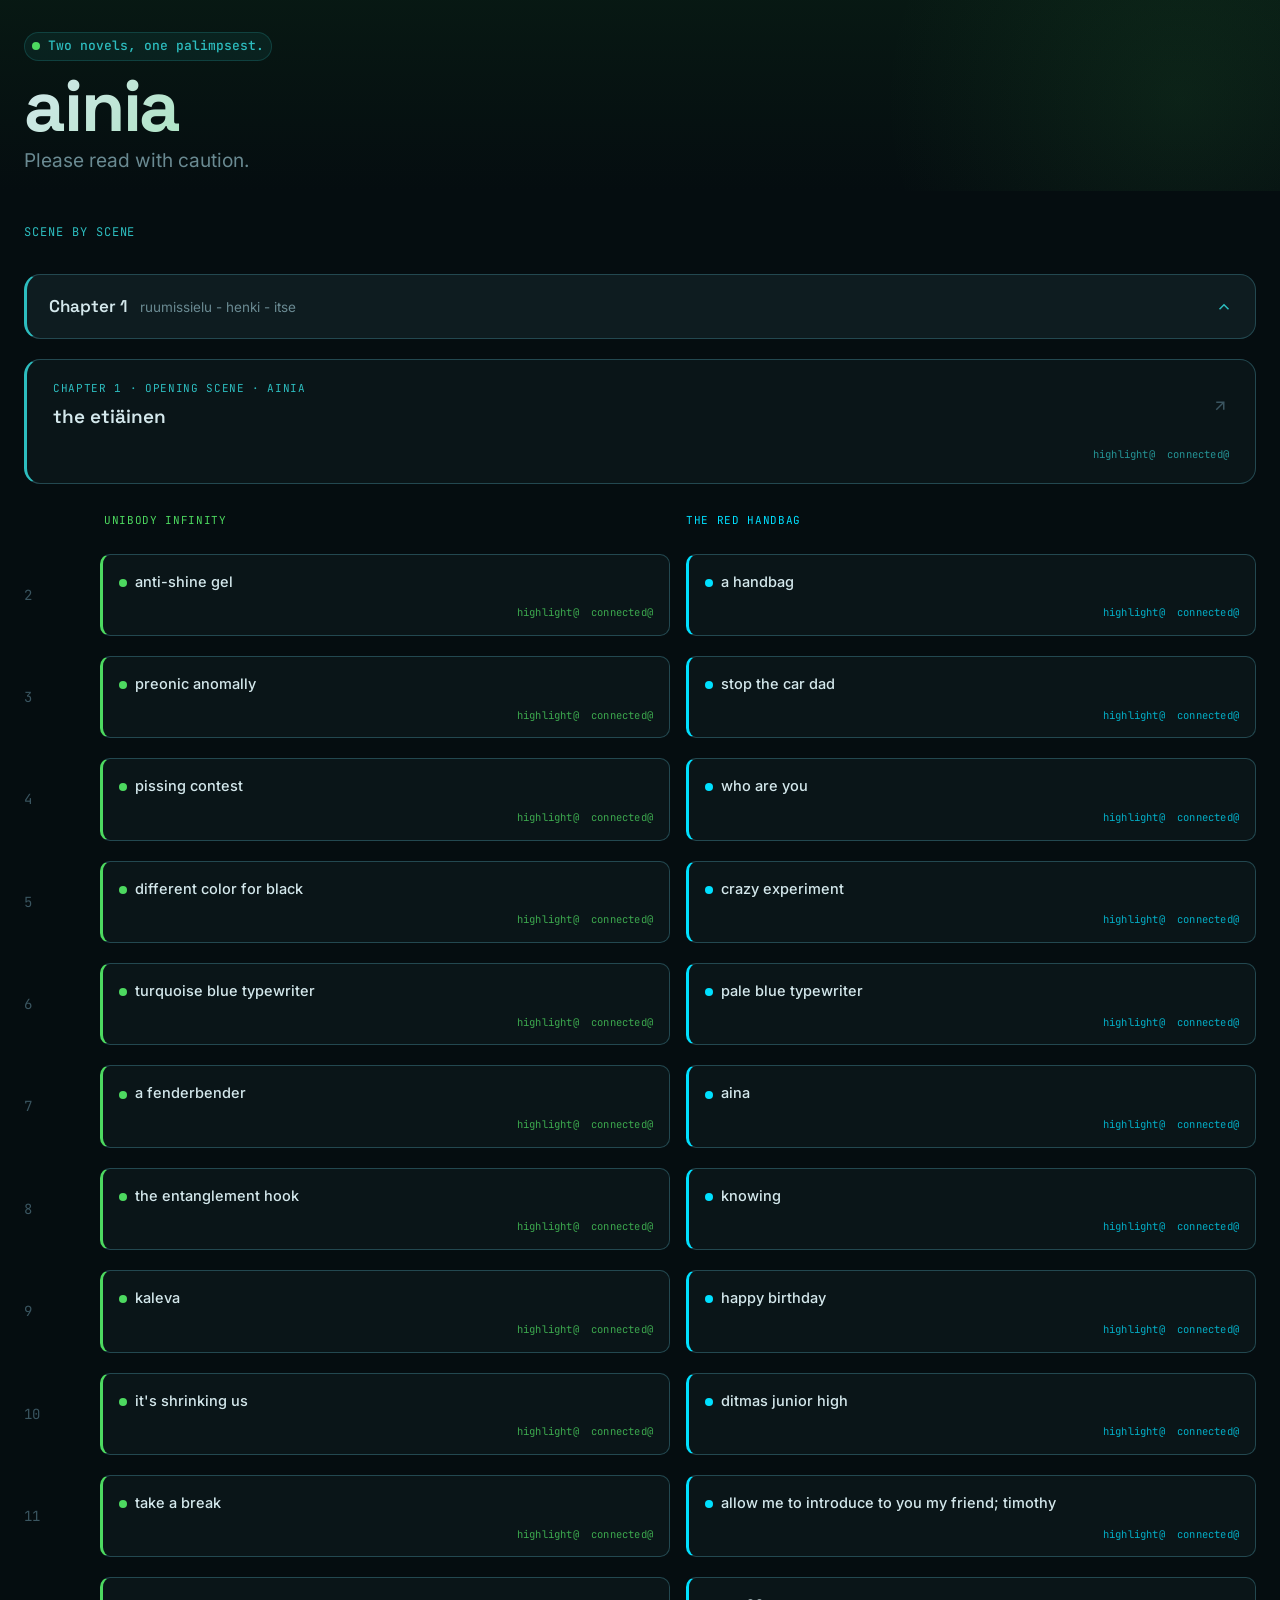
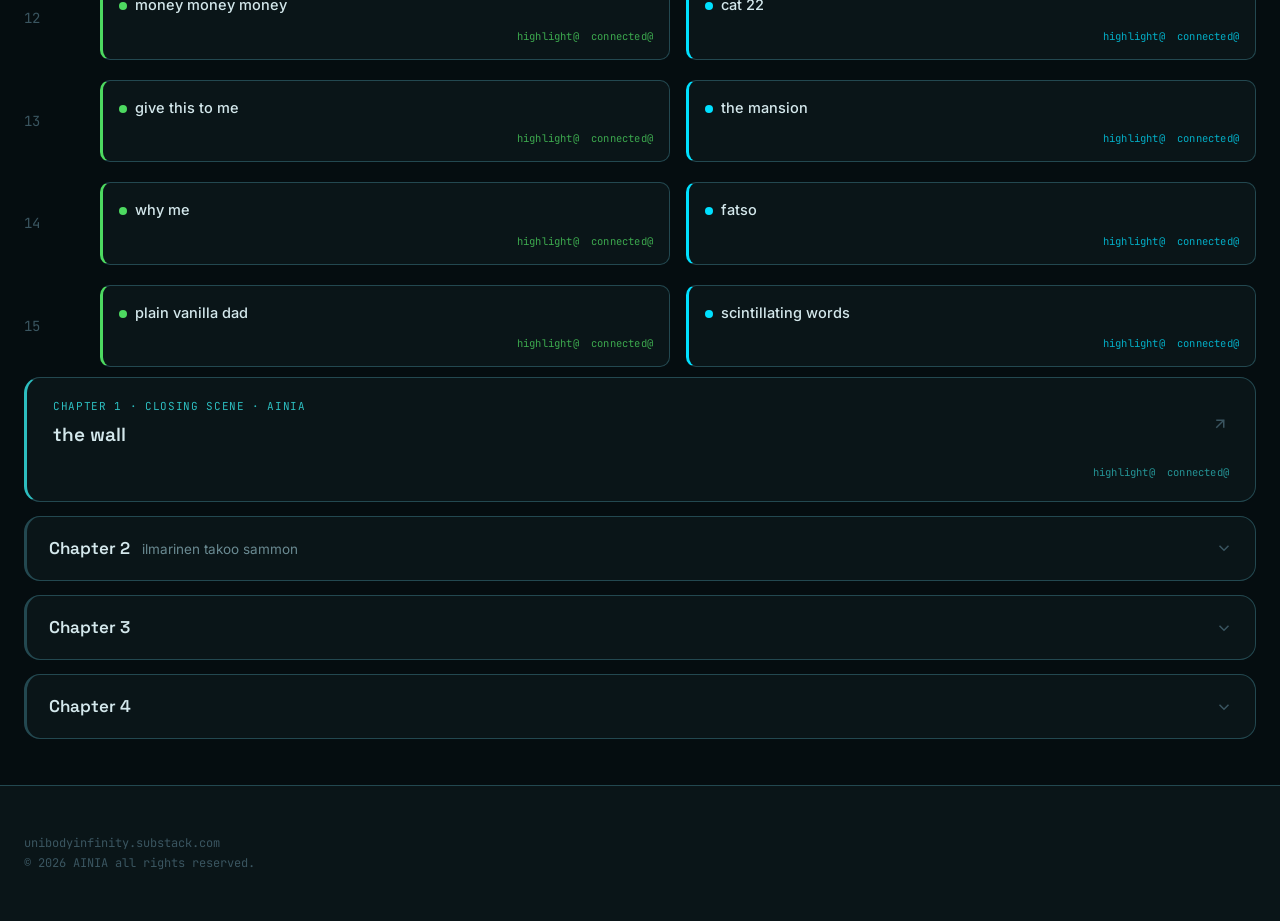
==== commit ef6d0456: "Add files via upload" ====
--- a/index.html
+++ b/index.html
@@ -30,7 +30,7 @@
       Two novels, one palimpsest.
     </div>
     <h1 class="hero-title">ainia</h1>
-    <p class="hero-subtitle">
+    <p class="hero-subtitle" id="heroSubtitle">
       Please read with caution.
     </p>
   </div>
--- a/styles.css
+++ b/styles.css
@@ -215,7 +215,7 @@
 .stat-label { font-size: 12px; color: var(--color-text-muted); line-height: 1.4; margin-top: 4px; }
 
 /* ===== Section Headers ===== */
-section { padding: 32px 0; border-bottom: 1px solid var(--color-border); }
+section { padding: 32px 0; }
 .section-inner { max-width: var(--content-wide); margin: 0 auto; padding: 0 24px; }
 .section-header { max-width: var(--content-wide); margin: 0 auto 32px; padding: 0 24px; }
 .section-header .eyebrow { font-family: var(--font-mono); font-size: 12px; color: var(--color-primary); text-transform: uppercase; letter-spacing: 0.08em; margin-bottom: 10px; }
--- a/si-styles.css
+++ b/si-styles.css
@@ -7,7 +7,7 @@
 .hero { padding-top: 32px; }
 
 .shared-scene-card {
-  display: flex; align-items: center; justify-content: space-between; gap: 20px;
+  position: relative;
   background: var(--color-surface);
   border: 1px solid var(--color-border);
   border-left: 3px solid var(--color-primary);
@@ -15,25 +15,28 @@
   padding: 20px 26px;
   margin-bottom: 28px;
 }
+.ssc-row { display: flex; align-items: center; justify-content: space-between; gap: 20px; }
 .shared-scene-card .ssc-label { font-family: var(--font-mono); font-size: 11px; text-transform: uppercase; letter-spacing: 0.06em; color: var(--color-primary); margin-bottom: 4px; display: block; }
 .shared-scene-card .ssc-title { font-family: var(--font-display); font-size: 19px; font-weight: 600; }
 .shared-scene-card a { color: var(--color-text); text-decoration: none; }
 .shared-scene-card a:hover .ssc-title { color: var(--color-primary); }
 .shared-scene-card .ssc-arrow { color: var(--color-text-faint); flex-shrink: 0; }
+.shared-scene-card .sc-footer { margin-top: 14px; }
+.sc-tag-neutral { color: var(--color-primary); }
 
 .column-headers { display: grid; grid-template-columns: 60px 1fr 1fr; gap: 16px; margin-bottom: 4px; padding: 0 4px; }
 .column-headers .ch-label {
   font-family: var(--font-mono); font-size: 11px; text-transform: uppercase; letter-spacing: 0.06em;
-  color: var(--color-text-faint); padding-bottom: 10px; border-bottom: 1px solid var(--color-border);
+  color: var(--color-text-faint); padding-bottom: 10px;
 }
 .column-headers .ch-novel-ui { color: var(--color-algae); }
 .column-headers .ch-novel-rh { color: var(--color-accent); }
 
-.scene-row { display: grid; grid-template-columns: 60px 1fr 1fr; gap: 16px; align-items: stretch; padding: 10px 0; border-bottom: 1px solid var(--color-divider); }
-.scene-row:last-child { border-bottom: none; }
+.scene-row { display: grid; grid-template-columns: 60px 1fr 1fr; gap: 16px; align-items: stretch; padding: 10px 0; }
 .scene-num { font-family: var(--font-mono); font-size: 14px; color: var(--color-text-faint); display: flex; align-items: center; }
 
 .scene-cell {
+  position: relative;
   background: var(--color-surface); border: 1px solid var(--color-border); border-radius: var(--radius-md);
   padding: 14px 16px; transition: border-color var(--transition), background var(--transition);
 }
@@ -119,9 +122,7 @@
   .chapter-empty { padding: 44px 20px 48px; }
 }
 
-/* ---- Excerpt tooltips ---- */
-.scene-cell.has-excerpt a, .shared-scene-card.has-excerpt a { position: relative; }
-.shared-scene-card.has-excerpt a { flex: 1; }
+/* ---- Excerpt / Allusions tooltips ---- */
 .sc-tooltip {
   position: absolute;
   left: 0; right: 0; top: calc(100% + 10px);
@@ -141,20 +142,50 @@
   transition: opacity var(--transition), transform var(--transition), visibility var(--transition);
   pointer-events: none;
 }
+.sc-tooltip.revealed {
+  opacity: 1; visibility: visible; transform: translateY(0); pointer-events: auto;
+}
+/* Desktop/mouse: hovering a tag reveals its own tooltip directly, no click
+   needed. Touch devices (no fine hover) keep the click/tap behavior handled
+   in app.js — that's also still the mechanism on desktop for anyone who
+   prefers to click, or needs the tooltip to stay open while they read. */
 @media (hover: hover) and (pointer: fine) {
-  .scene-cell.has-excerpt a:hover .sc-tooltip,
-  .shared-scene-card.has-excerpt a:hover .sc-tooltip {
+  .scene-cell:has(.sc-tag-standout:hover) .sc-tooltip-standout,
+  .scene-cell:has(.sc-tag-allusions:hover) .sc-tooltip-allusions,
+  .shared-scene-card:has(.sc-tag-standout:hover) .sc-tooltip-standout,
+  .shared-scene-card:has(.sc-tag-allusions:hover) .sc-tooltip-allusions {
     opacity: 1; visibility: visible; transform: translateY(0);
   }
 }
-.scene-cell.has-excerpt.revealed .sc-tooltip,
-.shared-scene-card.has-excerpt.revealed .sc-tooltip {
-  opacity: 1; visibility: visible; transform: translateY(0); pointer-events: auto;
+
+/* ---- Standout@ / Allusions@ tags (scene-cell footer) ---- */
+.sc-footer {
+  display: flex;
+  justify-content: flex-end;
+  gap: 12px;
+  margin-top: 10px;
 }
-/* subtle affordance so users know a tooltip exists before they hover/tap */
-.scene-cell.has-excerpt .sc-title::after,
-.shared-scene-card.has-excerpt .ssc-title::after {
-  content: ' \00B7\00B7\00B7';
-  color: var(--color-text-faint);
+.sc-tag {
+  background: none;
+  border: none;
+  padding: 0;
+  font-family: var(--font-mono);
+  font-size: 10.5px;
+  letter-spacing: 0.02em;
+  cursor: pointer;
+  transition: opacity var(--transition);
+  opacity: 0.75;
+}
+.sc-tag:hover, .sc-tag:focus-visible { opacity: 1; }
+.sc-tag:focus-visible { outline: 1px solid currentColor; outline-offset: 2px; }
+.ui-cell .sc-tag { color: var(--color-algae); }
+.rh-cell .sc-tag { color: var(--color-accent); }
+
+/* Allusions tooltip: same footprint as excerpt tooltip, distinct (non-italic,
+   mono) styling since it holds bare scene references, not a quoted line. */
+.sc-tooltip-allusions {
   font-style: normal;
+  font-family: var(--font-mono);
+  font-size: 12px;
 }
+.sc-tooltip-allusions .sca-none { color: var(--color-text-faint); font-style: italic; font-family: var(--font-body); }
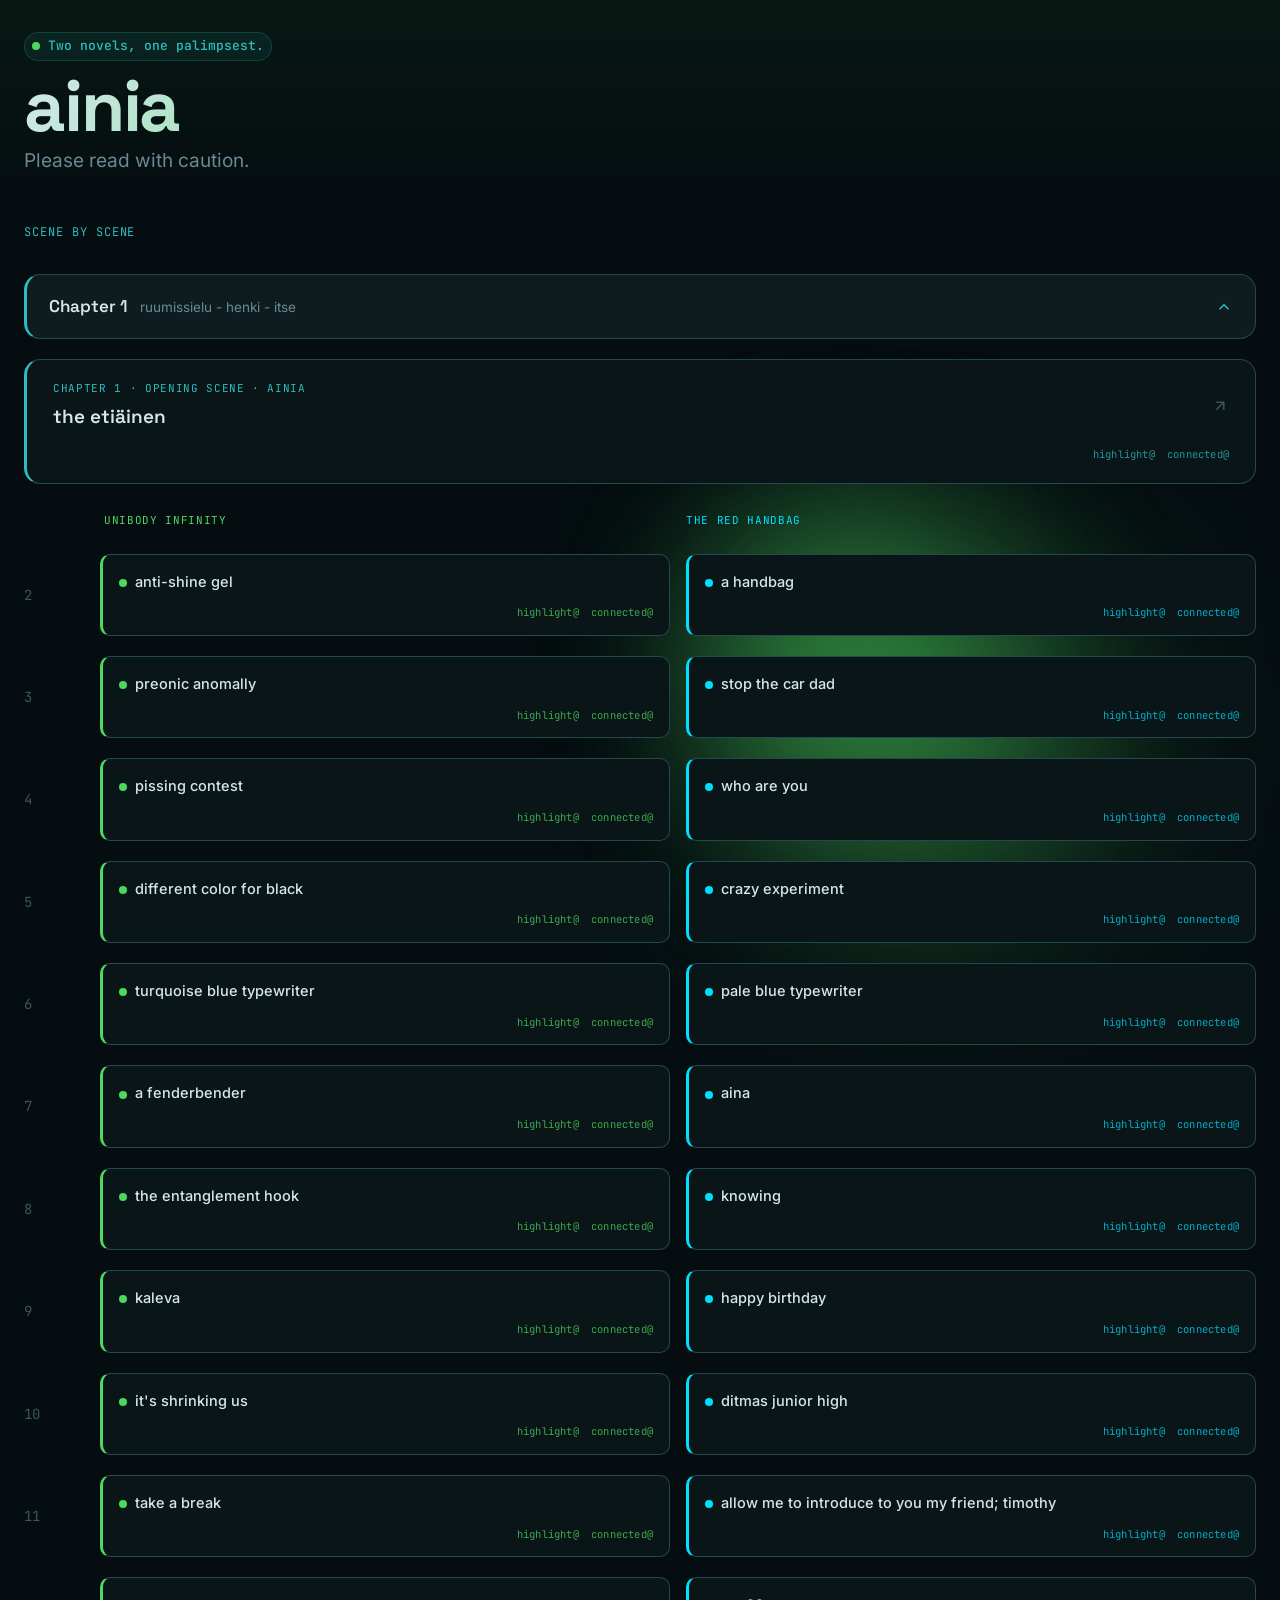
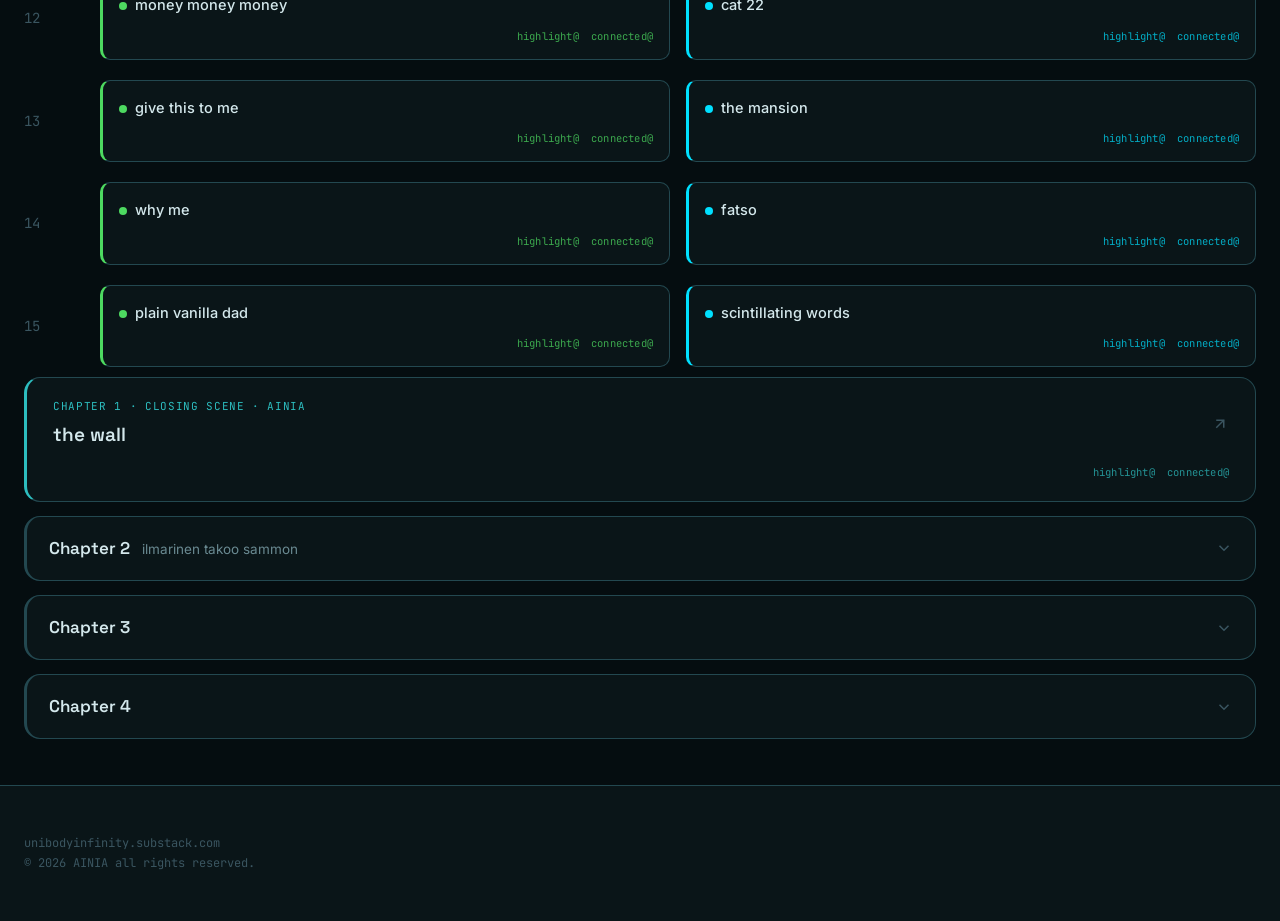
==== commit 3577bd81: "Add files via upload" ====
--- a/index.html
+++ b/index.html
@@ -22,6 +22,10 @@
 <link rel="stylesheet" href="si-styles.css" />
 </head>
 <body>
+
+<div class="ambient-glow ambient-glow--1" aria-hidden="true"></div>
+<div class="ambient-glow ambient-glow--2" aria-hidden="true"></div>
+<div class="ambient-glow ambient-glow--3" aria-hidden="true"></div>
 
 <section class="hero">
   <div class="hero-inner">
--- a/styles.css
+++ b/styles.css
@@ -155,6 +155,82 @@
 :focus-visible { outline: 2px solid var(--color-accent); outline-offset: 3px; border-radius: var(--radius-sm); }
 button { cursor: pointer; background: none; border: none; }
 
+/* ===== Ambient corner glow ===== */
+/* #index-section gets its own elevated stacking context so every scene
+   card, tooltip, and link inside it paints above the blobs — regardless of
+   where the blobs move — while .hero is deliberately left with no z-index
+   of its own, so it stays in the default paint layer, below the blobs. */
+#index-section {
+  position: relative;
+  z-index: 2;
+}
+
+.ambient-glow {
+  position: fixed;
+  top: 50%; left: 50%;
+  pointer-events: none;
+  z-index: 1; /* above .hero (unpositioned/default layer), below #index-section (2) */
+  background: radial-gradient(
+    circle at 50% 50%,
+    color-mix(in srgb, var(--color-algae) 38%, transparent) 0%,
+    color-mix(in srgb, var(--color-algae) 14%, transparent) 45%,
+    transparent 72%
+  );
+  filter: blur(70px);
+  will-change: transform, border-radius;
+}
+
+/* Three independently-moving blobs, all originating from the page's visual
+   center (not a viewport-corner percentage, which shrinks unpredictably on
+   small screens and can push the whole blob off a mobile viewport). Each
+   keyframe bakes in the -50%/-50% self-centering offset alongside its own
+   wander distance, so the blob stays centered on its anchor point while
+   roaming. translate3d (not translate) nudges Safari/iOS into GPU-compositing
+   the layer, which avoids a known bug where blurred, transformed fixed
+   elements sometimes silently fail to repaint on iOS. */
+.ambient-glow--1 {
+  width: 45vmax; height: 45vmax;
+  max-width: 620px; max-height: 620px;
+  animation: ambient-drift-1 2.2s ease-in-out infinite;
+}
+.ambient-glow--2 {
+  width: 38vmax; height: 38vmax;
+  max-width: 460px; max-height: 460px;
+  animation: ambient-drift-2 2.5s ease-in-out infinite;
+  animation-delay: -0.8s;
+}
+.ambient-glow--3 {
+  width: 30vmax; height: 30vmax;
+  max-width: 360px; max-height: 360px;
+  animation: ambient-drift-3 2.35s ease-in-out infinite;
+  animation-delay: -1.1s;
+}
+
+@keyframes ambient-drift-1 {
+  0%   { transform: translate3d(-50%, -50%, 0) scale(1); border-radius: 60% 40% 30% 70% / 60% 30% 70% 40%; }
+  25%  { transform: translate3d(calc(-50% + 30vw), calc(-50% + 20vh), 0) scale(1.15); border-radius: 70% 30% 50% 50% / 40% 60% 40% 60%; }
+  50%  { transform: translate3d(calc(-50% - 25vw), calc(-50% + 28vh), 0) scale(0.9); border-radius: 40% 60% 60% 40% / 50% 50% 50% 50%; }
+  75%  { transform: translate3d(calc(-50% - 30vw), calc(-50% - 15vh), 0) scale(1.08); border-radius: 30% 70% 40% 60% / 60% 40% 60% 40%; }
+  100% { transform: translate3d(-50%, -50%, 0) scale(1); border-radius: 60% 40% 30% 70% / 60% 30% 70% 40%; }
+}
+@keyframes ambient-drift-2 {
+  0%   { transform: translate3d(-50%, -50%, 0) scale(1); border-radius: 50% 50% 40% 60% / 60% 40% 60% 40%; }
+  25%  { transform: translate3d(calc(-50% - 28vw), calc(-50% + 22vh), 0) scale(0.92); border-radius: 40% 60% 60% 40% / 50% 50% 50% 50%; }
+  50%  { transform: translate3d(calc(-50% - 15vw), calc(-50% - 25vh), 0) scale(1.12); border-radius: 70% 30% 50% 50% / 40% 60% 40% 60%; }
+  75%  { transform: translate3d(calc(-50% + 15vw), calc(-50% - 10vh), 0) scale(0.96); border-radius: 60% 40% 30% 70% / 60% 30% 70% 40%; }
+  100% { transform: translate3d(-50%, -50%, 0) scale(1); border-radius: 50% 50% 40% 60% / 60% 40% 60% 40%; }
+}
+@keyframes ambient-drift-3 {
+  0%   { transform: translate3d(-50%, -50%, 0) scale(1); border-radius: 40% 60% 60% 40% / 50% 50% 50% 50%; }
+  25%  { transform: translate3d(calc(-50% + 25vw), calc(-50% - 20vh), 0) scale(1.1); border-radius: 60% 40% 30% 70% / 60% 30% 70% 40%; }
+  50%  { transform: translate3d(calc(-50% + 30vw), calc(-50% + 10vh), 0) scale(0.9); border-radius: 50% 50% 40% 60% / 60% 40% 60% 40%; }
+  75%  { transform: translate3d(calc(-50% + 10vw), calc(-50% + 25vh), 0) scale(1.06); border-radius: 70% 30% 50% 50% / 40% 60% 40% 60%; }
+  100% { transform: translate3d(-50%, -50%, 0) scale(1); border-radius: 40% 60% 60% 40% / 50% 50% 50% 50%; }
+}
+@media (prefers-reduced-motion: reduce) {
+  .ambient-glow--1, .ambient-glow--2, .ambient-glow--3 { animation: none; }
+}
+
 /* ===== Header ===== */
 .site-header {
   position: sticky; top: 0; z-index: 1000;
@@ -182,11 +258,6 @@
     var(--color-bg)
   );
   position: relative; overflow: hidden;
-}
-.hero::before {
-  content: ''; position: absolute; top: -200px; right: -200px; width: 600px; height: 600px;
-  background: radial-gradient(circle, color-mix(in srgb, var(--color-algae) 8%, transparent), transparent 70%);
-  pointer-events: none;
 }
 .hero-inner { max-width: var(--content-wide); margin: 0 auto; position: relative; }
 .hero-badge {
@@ -381,6 +452,19 @@
 .analysis-card:nth-child(3) { animation-delay: 160ms; }
 .analysis-card:nth-child(4) { animation-delay: 240ms; }
 
+/* Force blob animation even if OS has reduced motion enabled */
+.ambient-glow--1 {
+  animation: ambient-drift-1 28s ease-in-out infinite !important;
+}
+.ambient-glow--2 {
+  animation: ambient-drift-2 29s ease-in-out infinite !important;
+  animation-delay: -9s !important;
+}
+.ambient-glow--3 {
+  animation: ambient-drift-3 285s ease-in-out infinite !important;
+  animation-delay: 12s !important;
+}
+
 @media (prefers-reduced-motion: reduce) {
-  *, *::before, *::after { animation-duration: 0.01ms !important; transition-duration: 0.01ms !important; scroll-behavior: auto !important; }
+  /* Intentionally do NOT disable blob animations */
 }
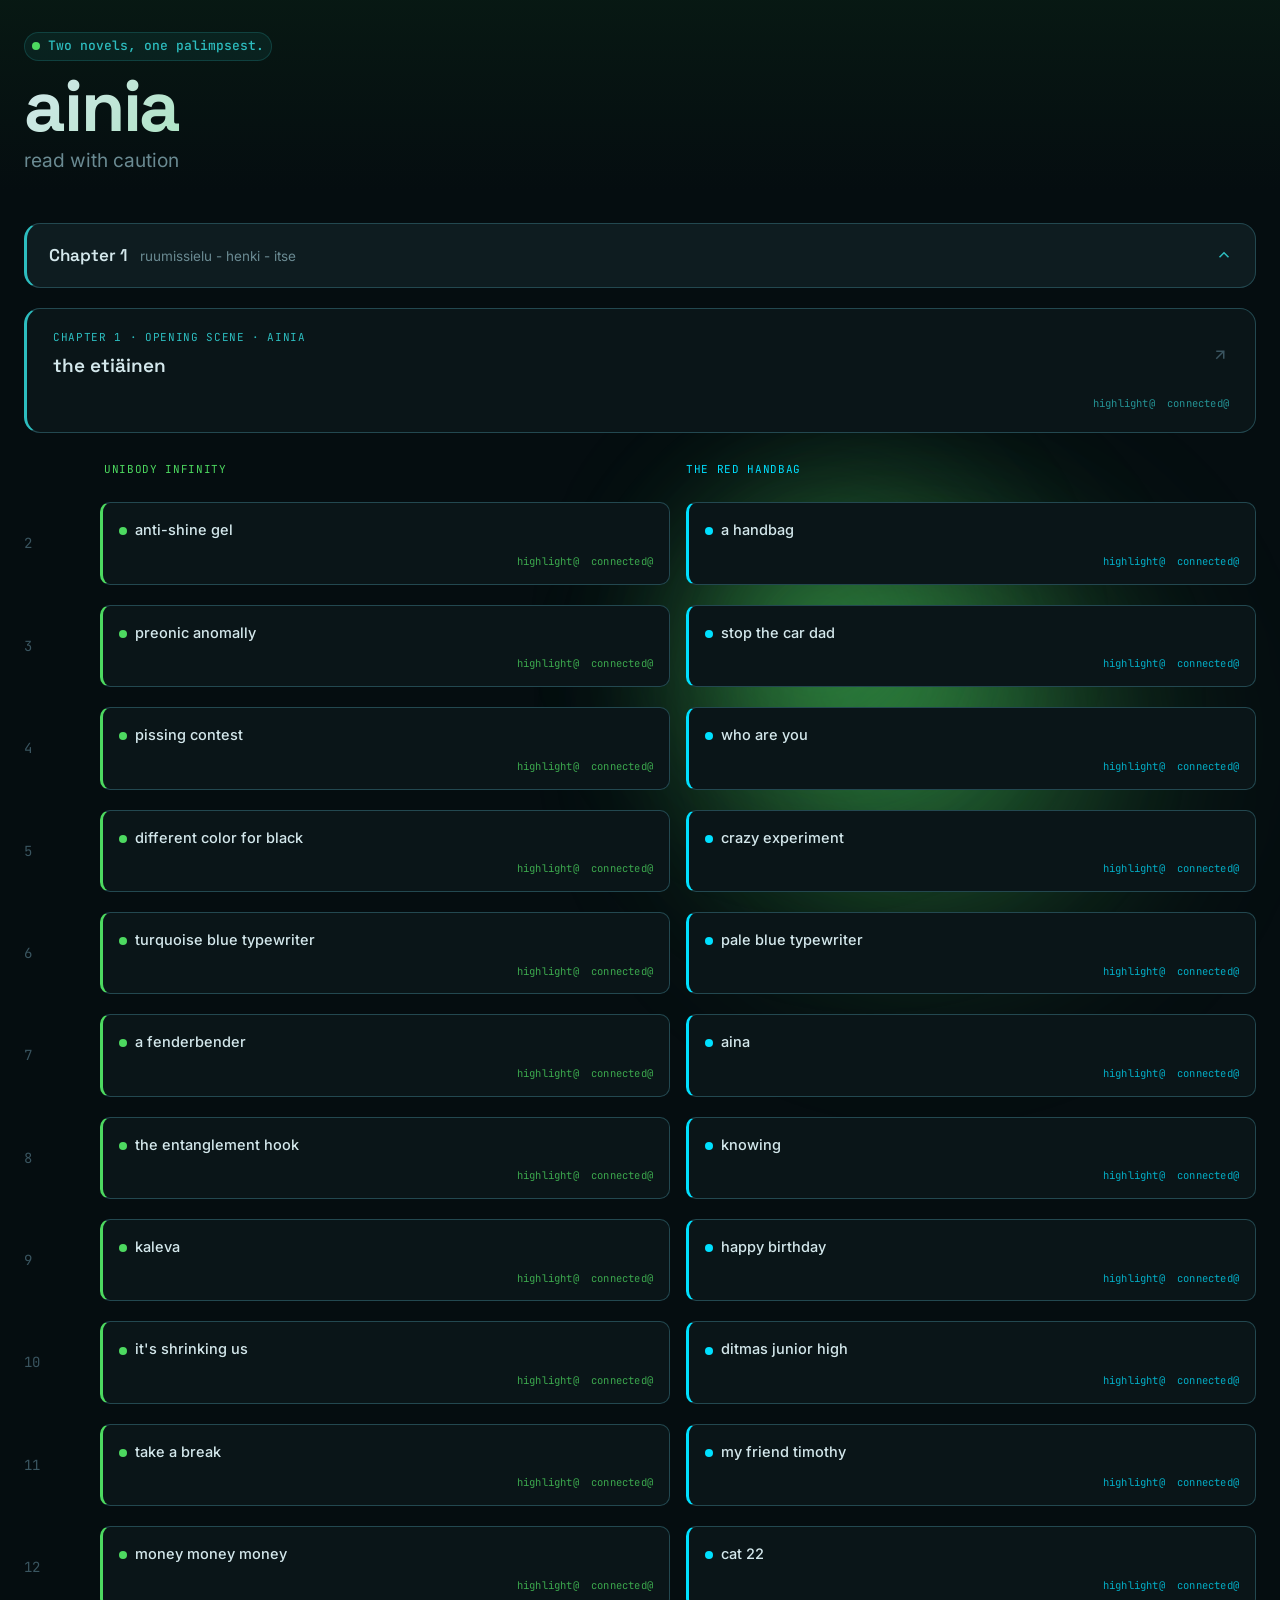
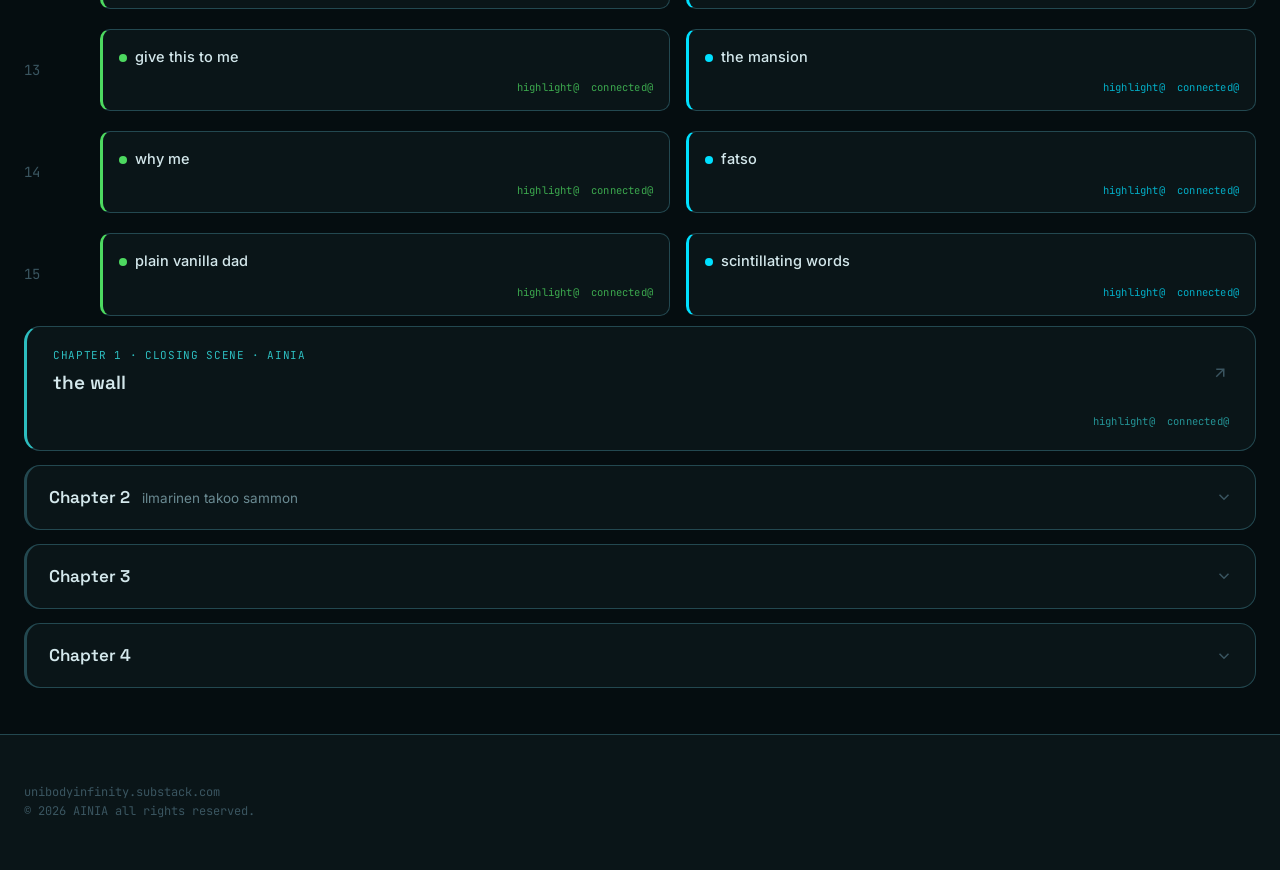
==== commit c2316365: "Add files via upload" ====
--- a/index.html
+++ b/index.html
@@ -41,9 +41,6 @@
 </section>
 
 <section id="index-section">
-  <div class="section-header">
-    <p class="eyebrow">Scene by Scene</p>
-  </div>
   <div class="section-inner">
     <div id="chaptersContainer"></div>
   </div>
--- a/styles.css
+++ b/styles.css
@@ -1,10 +1,3 @@
-/* ============================================
-   Radshift — Design System
-   Built on OceanShift's design tokens.
-   Green intensifies (light -> dark) as
-   escalation gets worse, same logic OceanShift
-   uses for ocean-color trend strength.
-   ============================================ */
 
 :root,
 [data-theme='light'] {
@@ -180,14 +173,7 @@
   will-change: transform, border-radius;
 }
 
-/* Three independently-moving blobs, all originating from the page's visual
-   center (not a viewport-corner percentage, which shrinks unpredictably on
-   small screens and can push the whole blob off a mobile viewport). Each
-   keyframe bakes in the -50%/-50% self-centering offset alongside its own
-   wander distance, so the blob stays centered on its anchor point while
-   roaming. translate3d (not translate) nudges Safari/iOS into GPU-compositing
-   the layer, which avoids a known bug where blurred, transformed fixed
-   elements sometimes silently fail to repaint on iOS. */
+
 .ambient-glow--1 {
   width: 45vmax; height: 45vmax;
   max-width: 620px; max-height: 620px;
@@ -200,7 +186,7 @@
   animation-delay: -0.8s;
 }
 .ambient-glow--3 {
-  width: 30vmax; height: 30vmax;
+  width: 35vmax; height: 35vmax;
   max-width: 360px; max-height: 360px;
   animation: ambient-drift-3 2.35s ease-in-out infinite;
   animation-delay: -1.1s;
@@ -229,6 +215,68 @@
 }
 @media (prefers-reduced-motion: reduce) {
   .ambient-glow--1, .ambient-glow--2, .ambient-glow--3 { animation: none; }
+}
+
+/* Mobile (portrait or narrow): same drift pattern, roughly half the wander
+   distance, so the blobs don't overshoot a small viewport as dramatically. */
+@media (max-width: 720px) {
+  .ambient-glow--1 { max-width: 340px; max-height: 340px; }
+  .ambient-glow--2 { max-width: 260px; max-height: 260px; }
+  .ambient-glow--3 { max-width: 200px; max-height: 200px; }
+
+  @keyframes ambient-drift-1 {
+    0%   { transform: translate3d(-50%, -50%, 0) scale(1); border-radius: 60% 40% 30% 70% / 60% 30% 70% 40%; }
+    25%  { transform: translate3d(calc(-50% + 16vw), calc(-50% + 30vh), 0) scale(1.15); border-radius: 70% 30% 50% 50% / 40% 60% 40% 60%; }
+    50%  { transform: translate3d(calc(-50% - 14vw), calc(-50% + 40vh), 0) scale(0.9); border-radius: 40% 60% 60% 40% / 50% 50% 50% 50%; }
+    75%  { transform: translate3d(calc(-50% - 16vw), calc(-50% - 32vh), 0) scale(1.08); border-radius: 30% 70% 40% 60% / 60% 40% 60% 40%; }
+    100% { transform: translate3d(-50%, -50%, 0) scale(1); border-radius: 60% 40% 30% 70% / 60% 30% 70% 40%; }
+  }
+  @keyframes ambient-drift-2 {
+    0%   { transform: translate3d(-50%, -50%, 0) scale(1); border-radius: 50% 50% 40% 60% / 60% 40% 60% 40%; }
+    25%  { transform: translate3d(calc(-50% - 15vw), calc(-50% + 48vh), 0) scale(0.92); border-radius: 40% 60% 60% 40% / 50% 50% 50% 50%; }
+    50%  { transform: translate3d(calc(-50% - 8vw), calc(-50% - 52vh), 0) scale(1.12); border-radius: 70% 30% 50% 50% / 40% 60% 40% 60%; }
+    75%  { transform: translate3d(calc(-50% + 8vw), calc(-50% - 20vh), 0) scale(0.96); border-radius: 60% 40% 30% 70% / 60% 30% 70% 40%; }
+    100% { transform: translate3d(-50%, -50%, 0) scale(1); border-radius: 50% 50% 40% 60% / 60% 40% 60% 40%; }
+  }
+  @keyframes ambient-drift-3 {
+    0%   { transform: translate3d(-50%, -50%, 0) scale(1); border-radius: 40% 60% 60% 40% / 50% 50% 50% 50%; }
+    25%  { transform: translate3d(calc(-50% + 14vw), calc(-50% - 44vh), 0) scale(1.1); border-radius: 60% 40% 30% 70% / 60% 30% 70% 40%; }
+    50%  { transform: translate3d(calc(-50% + 16vw), calc(-50% + 20vh), 0) scale(0.9); border-radius: 50% 50% 40% 60% / 60% 40% 60% 40%; }
+    75%  { transform: translate3d(calc(-50% + 5vw), calc(-50% + 52vh), 0) scale(1.06); border-radius: 70% 30% 50% 50% / 40% 60% 40% 60%; }
+    100% { transform: translate3d(-50%, -50%, 0) scale(1); border-radius: 40% 60% 60% 40% / 50% 50% 50% 50%; }
+  }
+}
+
+/* Landscape mobile specifically: height is the tight constraint here, not
+   width, so vertical wander gets tightened further than horizontal — keeps
+   the blobs lively side-to-side without clipping against the short viewport
+   top/bottom. */
+@media (max-height: 480px) and (orientation: landscape) {
+  .ambient-glow--1 { max-width: 260px; max-height: 260px; }
+  .ambient-glow--2 { max-width: 200px; max-height: 200px; }
+  .ambient-glow--3 { max-width: 160px; max-height: 160px; }
+
+  @keyframes ambient-drift-1 {
+    0%   { transform: translate3d(-50%, -50%, 0) scale(1); border-radius: 60% 40% 30% 70% / 60% 30% 70% 40%; }
+    25%  { transform: translate3d(calc(-50% + 18vw), calc(-50% + 7vh), 0) scale(1.15); border-radius: 70% 30% 50% 50% / 40% 60% 40% 60%; }
+    50%  { transform: translate3d(calc(-50% - 16vw), calc(-50% + 9vh), 0) scale(0.9); border-radius: 40% 60% 60% 40% / 50% 50% 50% 50%; }
+    75%  { transform: translate3d(calc(-50% - 18vw), calc(-50% - 5vh), 0) scale(1.08); border-radius: 30% 70% 40% 60% / 60% 40% 60% 40%; }
+    100% { transform: translate3d(-50%, -50%, 0) scale(1); border-radius: 60% 40% 30% 70% / 60% 30% 70% 40%; }
+  }
+  @keyframes ambient-drift-2 {
+    0%   { transform: translate3d(-50%, -50%, 0) scale(1); border-radius: 50% 50% 40% 60% / 60% 40% 60% 40%; }
+    25%  { transform: translate3d(calc(-50% - 17vw), calc(-50% + 8vh), 0) scale(0.92); border-radius: 40% 60% 60% 40% / 50% 50% 50% 50%; }
+    50%  { transform: translate3d(calc(-50% - 9vw), calc(-50% - 8vh), 0) scale(1.12); border-radius: 70% 30% 50% 50% / 40% 60% 40% 60%; }
+    75%  { transform: translate3d(calc(-50% + 9vw), calc(-50% - 3vh), 0) scale(0.96); border-radius: 60% 40% 30% 70% / 60% 30% 70% 40%; }
+    100% { transform: translate3d(-50%, -50%, 0) scale(1); border-radius: 50% 50% 40% 60% / 60% 40% 60% 40%; }
+  }
+  @keyframes ambient-drift-3 {
+    0%   { transform: translate3d(-50%, -50%, 0) scale(1); border-radius: 40% 60% 60% 40% / 50% 50% 50% 50%; }
+    25%  { transform: translate3d(calc(-50% + 16vw), calc(-50% - 7vh), 0) scale(1.1); border-radius: 60% 40% 30% 70% / 60% 30% 70% 40%; }
+    50%  { transform: translate3d(calc(-50% + 18vw), calc(-50% + 3vh), 0) scale(0.9); border-radius: 50% 50% 40% 60% / 60% 40% 60% 40%; }
+    75%  { transform: translate3d(calc(-50% + 6vw), calc(-50% + 8vh), 0) scale(1.06); border-radius: 70% 30% 50% 50% / 40% 60% 40% 60%; }
+    100% { transform: translate3d(-50%, -50%, 0) scale(1); border-radius: 40% 60% 60% 40% / 50% 50% 50% 50%; }
+  }
 }
 
 /* ===== Header ===== */
--- a/si-styles.css
+++ b/si-styles.css
@@ -1,9 +1,4 @@
-/* Scene Index — supplementary styles.
-   Kept separate from styles.css so that file stays byte-identical
-   across all OceanShift-family sites. */
-
-/* Small top breathing room now that the site header bar is gone —
-   the hero content used to sit right below it, this restores the gap. */
+
 .hero { padding-top: 32px; }
 
 .shared-scene-card {
@@ -52,10 +47,37 @@
 .scene-cell.empty { background: transparent; border-style: dashed; display: flex; align-items: center; justify-content: center; }
 .scene-cell.empty span { font-family: var(--font-mono); font-size: 11.5px; color: var(--color-text-faint); }
 
+/* Mobile: the row-number badge moves out of normal flow and floats over the
+   UI card's top-right corner instead of taking its own l3ne. .scene-row
+   becomes the positioning anchor (position: relative) so .scene-num can be
+   pinned to it with position: absolute — this needs no HTML/JS changes,
+   since .scene-num is already the first child of .scene-row; taking it out
+   of flow just leaves the UI card as the first flowing element, so its top
+   edge lines up with the row's top edge and the badge lands on its corner.
+   z-index is required because .scene-cell also has position:relative — two
+   positioned siblings at the same (default) stacking level paint in DOM
+   order, and the UI card comes after .scene-num, so without z-index the
+   card's opaque background would paint over the badge and hide it. */
 @media (max-width: 720px) {
   .column-headers { display: none; }
-  .scene-row { display: flex; flex-direction: column; gap: 8px; }
-  .scene-num { padding-top: 4px; }
+  .scene-row {
+    position: relative;
+    display: flex;
+    flex-direction: column;
+    gap: 6px;
+    padding: 6px 3;
+  }
+  .scene-num {
+    position: absolute;
+    top: 16px;
+    right: 10px;
+    z-index: 2;
+    display: block;
+    font-size: 11px;
+    line-height: 1.4;
+    pointer-events: none; /* never blocks taps on the card underneath */
+  }
+  .scene-cell.ui-cell { margin-bottom: 0; }
 }
 
 .legend-key { display: flex; gap: 22px; margin: 20px 0 24px; font-size: 12.5px; color: var(--color-text-muted); }
@@ -118,8 +140,10 @@
 
 @media (max-width: 720px) {
   .chapter-bar { padding: 14px 16px; }
-  .cb-title { display: none; }
+  .cb-left { gap: 8px; }
   .chapter-empty { padding: 44px 20px 48px; }
+  .shared-scene-card { padding-bottom: 12px; }
+
 }
 
 /* ---- Excerpt / Allusions tooltips ---- */
